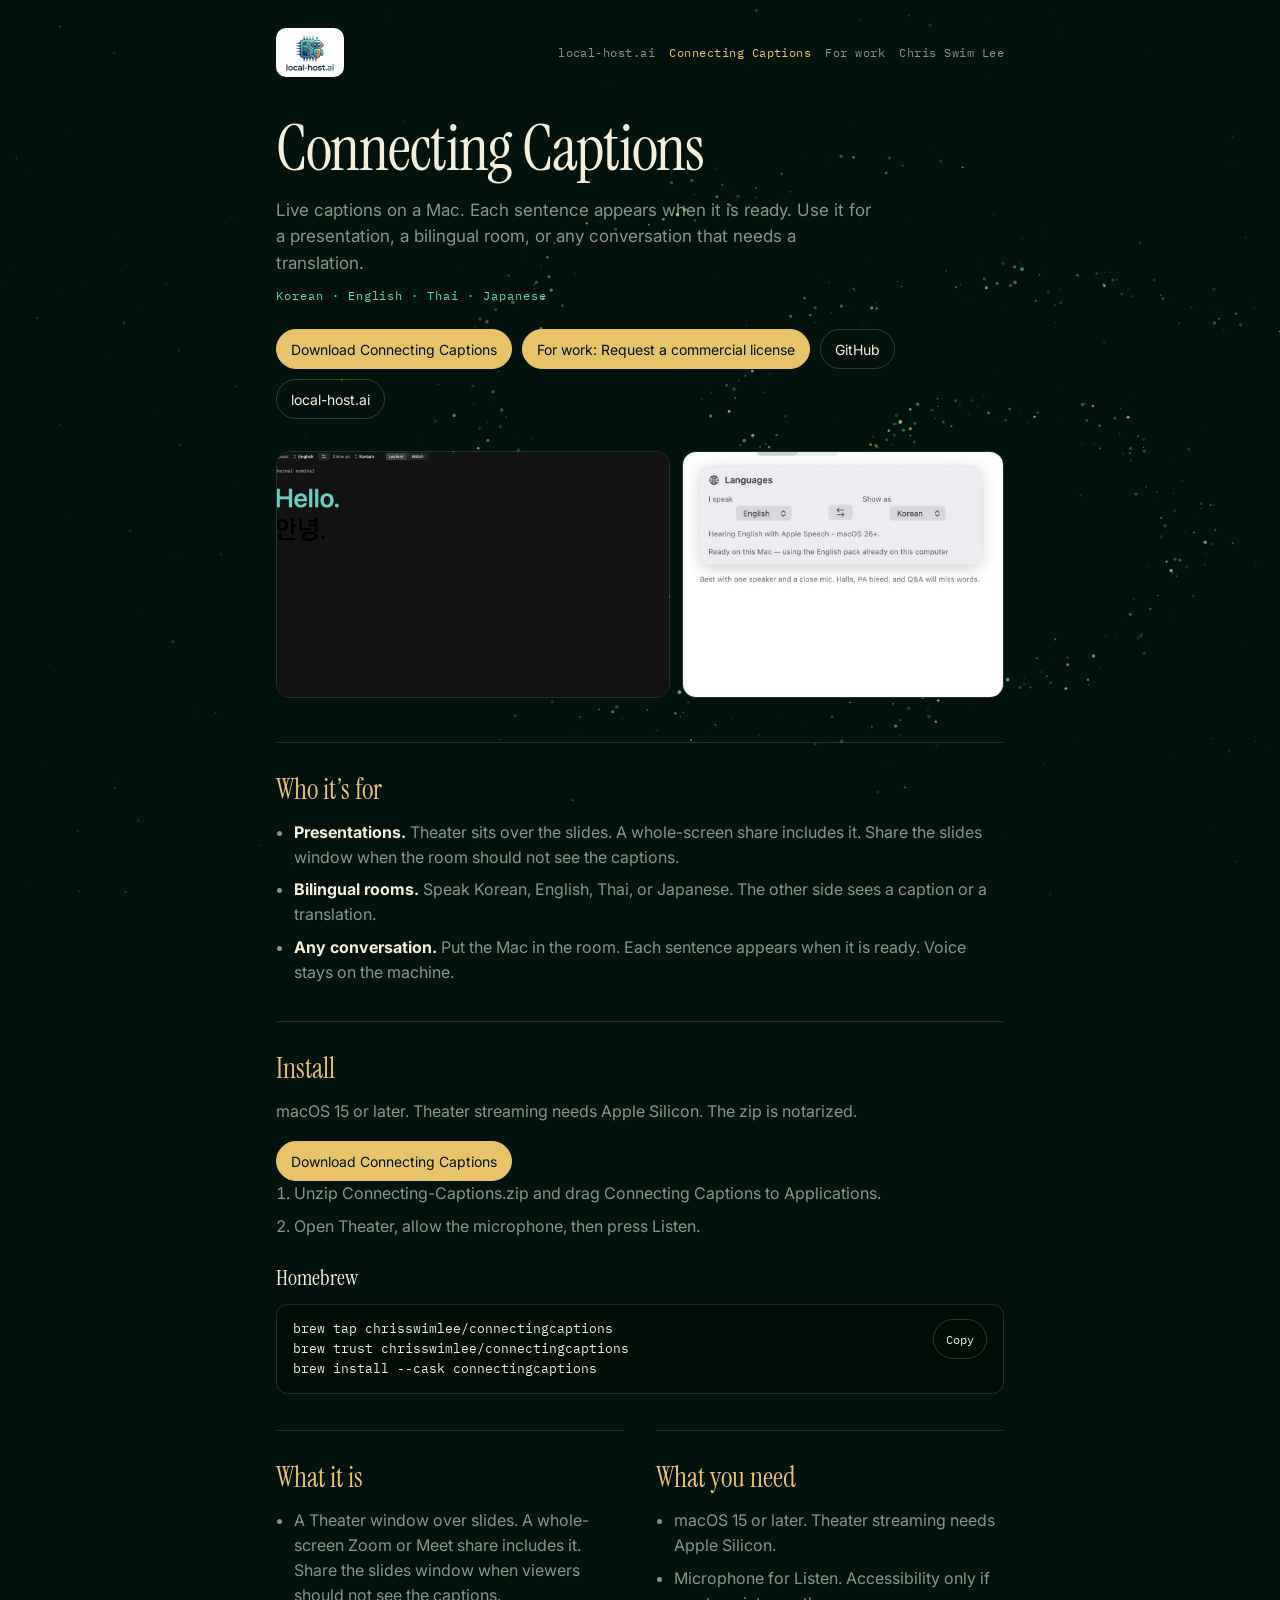
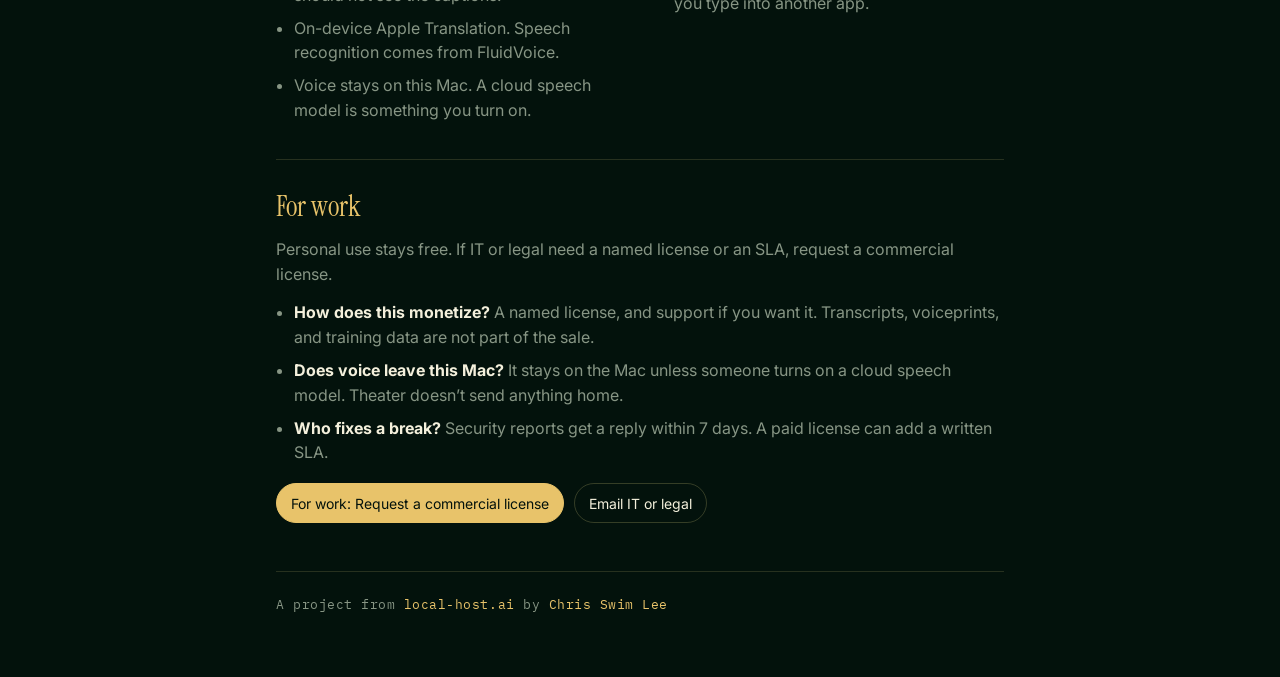
==== connectingCaptions/index.html @ 519bcf51 "Point Connecting Captions at the latest zip. The download, Homebrew tap, and install steps no longer" ====
<!DOCTYPE html>
<html lang="en">
  <head>
    <meta charset="utf-8" />
    <meta name="viewport" content="width=device-width, initial-scale=1, viewport-fit=cover" />
    <title>Connecting Captions · local-host.ai</title>
    <meta
      name="description"
      content="Live captions on a Mac for presentations, bilingual rooms, and any conversation that needs a translation. The zip is notarized."
    />
    <meta name="author" content="Chris Swim Lee" />
    <link rel="author" href="https://chrisswimlee.com" />
    <meta property="og:title" content="Connecting Captions · local-host.ai" />
    <meta
      property="og:description"
      content="Live captions on a Mac. For a presentation, a bilingual room, or any conversation that needs a translation."
    />
    <meta property="og:type" content="website" />
    <meta property="og:url" content="https://local-host.ai/connectingCaptions" />
    <meta property="og:image" content="https://local-host.ai/images/fluidsubtitles.jpg" />
    <meta name="theme-color" content="#03120c" />
    <link rel="icon" href="/favicon.png" type="image/png" />
    <link rel="apple-touch-icon" href="/favicon.png" />
    <link rel="preconnect" href="https://fonts.googleapis.com" />
    <link rel="preconnect" href="https://fonts.gstatic.com" crossorigin />
    <link
      href="https://fonts.googleapis.com/css2?family=IBM+Plex+Mono:wght@400;500&family=Instrument+Serif:ital@0;1&family=Inter:wght@400;500&display=swap"
      rel="stylesheet"
    />
    <link rel="stylesheet" href="/styles.css" />
  </head>
  <body class="doc-page">
    <canvas
      id="stars"
      tabindex="-1"
      role="img"
      aria-hidden="true"
    ></canvas>
    <div class="page doc">
      <header class="mast">
        <a class="brand brand-sm" href="/" aria-label="LocalHost Agents">
          <img src="/logo.png" alt="local-host.ai" width="530" height="409" />
        </a>
        <nav class="site-nav" aria-label="Primary">
          <a href="/">local-host.ai</a>
          <a href="/connectingCaptions" aria-current="page">Connecting Captions</a>
          <a href="/connectingCaptions/license">For work</a>
          <a href="https://chrisswimlee.com" rel="author me">Chris Swim Lee</a>
        </nav>
      </header>

      <h1>Connecting Captions</h1>
      <p class="lead">
        Live captions on a Mac. Each sentence appears when it is ready. Use it
        for a presentation, a bilingual room, or any conversation that needs a
        translation.
      </p>
      <p class="langs">Korean · English · Thai · Japanese</p>
      <div class="actions">
        <a class="btn btn-solid" href="https://github.com/chrisswimlee/connectingCaptions/releases/latest/download/Connecting-Captions.zip">Download Connecting Captions</a>
        <a class="btn btn-solid" href="/connectingCaptions/license">For work: Request a commercial license</a>
        <a class="btn" href="https://github.com/chrisswimlee/connectingCaptions" target="_blank" rel="noopener noreferrer">GitHub</a>
        <a class="btn" href="/">local-host.ai</a>
      </div>

      <div class="shots">
        <figure class="shot">
          <img
            src="/images/fluidsubtitles.jpg"
            alt="Theater captions: Hello. and 안녕."
            width="1200"
            height="750"
          />
        </figure>
        <figure class="shot">
          <img
            src="/images/fluidsubtitles-home.jpg"
            alt="Theater Home: English to Korean, on this Mac."
            width="1200"
            height="750"
          />
        </figure>
      </div>

      <section class="block" id="who">
        <h2>Who it’s for</h2>
        <ul class="points">
          <li>
            <strong>Presentations.</strong>
            Theater sits over the slides. A whole-screen share includes it. Share the slides window when the room should not see the captions.
          </li>
          <li>
            <strong>Bilingual rooms.</strong>
            Speak Korean, English, Thai, or Japanese. The other side sees a
            caption or a translation.
          </li>
          <li>
            <strong>Any conversation.</strong>
            Put the Mac in the room. Each sentence appears when it is ready.
            Voice stays on the machine.
          </li>
        </ul>
      </section>

      <section class="block" id="install">
        <h2>Install</h2>
        <p>macOS 15 or later. Theater streaming needs Apple Silicon. The zip is notarized.</p>
        <div class="actions">
          <a class="btn btn-solid" href="https://github.com/chrisswimlee/connectingCaptions/releases/latest/download/Connecting-Captions.zip">Download Connecting Captions</a>
        </div>
        <ol class="points">
          <li>Unzip Connecting-Captions.zip and drag Connecting Captions to Applications.</li>
          <li>Open Theater, allow the microphone, then press Listen.</li>
        </ol>
        <h3 id="homebrew">Homebrew</h3>
        <div class="get-cmd">
          <code>brew tap chrisswimlee/connectingcaptions
brew trust chrisswimlee/connectingcaptions
brew install --cask connectingcaptions</code>
          <button
            class="cmd-copy"
            type="button"
            data-copy="brew tap chrisswimlee/connectingcaptions&#10;brew trust chrisswimlee/connectingcaptions&#10;brew install --cask connectingcaptions"
          >
            Copy
          </button>
        </div>
      </section>

      <div class="split">
        <section class="block">
          <h2>What it is</h2>
          <ul class="points">
            <li>A Theater window over slides. A whole-screen Zoom or Meet share includes it. Share the slides window when viewers should not see the captions.</li>
            <li>On-device Apple Translation. Speech recognition comes from FluidVoice.</li>
            <li>Voice stays on this Mac. A cloud speech model is something you turn on.</li>
          </ul>
        </section>
        <section class="block">
          <h2>What you need</h2>
          <ul class="points">
            <li>macOS 15 or later. Theater streaming needs Apple Silicon.</li>
            <li>Microphone for Listen. Accessibility only if you type into another app.</li>
          </ul>
        </section>
      </div>

      <section class="block" id="work">
        <h2>For work</h2>
        <p>
          Personal use stays free. If IT or legal need a named license or an SLA,
          request a commercial license.
        </p>
        <ul class="points">
          <li>
            <strong>How does this monetize?</strong>
            A named license, and support if you want it. Transcripts, voiceprints,
            and training data are not part of the sale.
          </li>
          <li>
            <strong>Does voice leave this Mac?</strong>
            It stays on the Mac unless someone turns on a cloud speech model.
            Theater doesn’t send anything home.
          </li>
          <li>
            <strong>Who fixes a break?</strong>
            Security reports get a reply within 7 days. A paid license can add a
            written SLA.
          </li>
        </ul>
        <div class="actions">
          <a class="btn btn-solid" href="/connectingCaptions/license">For work: Request a commercial license</a>
          <a class="btn" href="mailto:suyoung.lee99@gmail.com?subject=Connecting%20Captions%20commercial%20license&amp;body=Organization%3A%0A%0ASeat%20count%3A%0A%0ADo%20you%20need%20a%20written%20SLA%3F%0A%0AAnything%20else%20IT%20or%20legal%20needs%3A%0A">Email IT or legal</a>
        </div>
      </section>

      <p class="byline colophon">
        A project from
        <a href="/">local-host.ai</a>
        by
        <a href="https://chrisswimlee.com" rel="author me">Chris Swim Lee</a>
      </p>
    </div>
    <script src="/script.js"></script>
    <script src="/copy.js"></script>
  </body>
</html>
---- styles.css ----
:root {
  --bg: #03120c;
  --fg: #f4f0dc;
  --muted: rgba(210, 224, 200, 0.64);
  --gold: #e8c36a;
  --sea: #5ed9a0;
  --accent: var(--gold);
  --font: "Inter", "Segoe UI", sans-serif;
  --serif: "Instrument Serif", "Times New Roman", serif;
  --mono: "IBM Plex Mono", ui-monospace, monospace;
}

*,
*::before,
*::after {
  box-sizing: border-box;
}

html,
body {
  margin: 0;
  min-height: 100%;
  background: var(--bg);
  color: var(--fg);
  font-family: var(--font);
  -webkit-font-smoothing: antialiased;
  -webkit-tap-highlight-color: transparent;
}

body {
  overflow-x: hidden;
}

a {
  color: inherit;
}

a:focus-visible,
#stars:focus-visible {
  outline: 2px solid var(--accent);
  outline-offset: 3px;
}

#stars {
  position: fixed;
  inset: 0;
  width: 100%;
  height: 100%;
  display: block;
  cursor: grab;
  touch-action: none;
}

#stars.dragging {
  cursor: grabbing;
}

.page {
  position: relative;
  z-index: 1;
  min-height: 100dvh;
  display: flex;
  flex-direction: column;
  align-items: center;
  justify-content: center;
  gap: 18px;
  max-width: 40rem;
  margin: 0 auto;
  padding: 48px 20px calc(48px + env(safe-area-inset-bottom));
  text-align: center;
  pointer-events: none;
}

.page a {
  pointer-events: auto;
}

.brand {
  display: flex;
  align-items: center;
  background: #fff;
  border-radius: 16px;
  padding: 8px 12px 6px;
  line-height: 0;
  margin-bottom: 8px;
}

.brand img {
  display: block;
  height: 88px;
  width: auto;
}

.kicker {
  margin: 0;
  font-family: var(--mono);
  font-size: 12px;
  letter-spacing: 0.16em;
  color: var(--sea);
}

h1 {
  margin: 0;
  font-family: var(--serif);
  font-size: clamp(48px, 10vw, 88px);
  font-weight: 400;
  letter-spacing: -0.02em;
  line-height: 1;
}

.lead {
  margin: 0;
  max-width: 28rem;
  font-size: 17px;
  line-height: 1.55;
  color: var(--muted);
}

.byline {
  margin: 2px 0 0;
  font-family: var(--mono);
  font-size: 13px;
  letter-spacing: 0.04em;
  color: var(--muted);
}

.byline a {
  color: var(--gold);
  text-decoration: none;
}

.byline a:hover {
  text-decoration: underline;
  text-underline-offset: 3px;
}

.project {
  width: 100%;
  margin-top: 28px;
  padding-top: 28px;
  border-top: 1px solid rgba(184, 176, 110, 0.2);
  pointer-events: auto;
}

.project .kicker {
  margin-bottom: 8px;
}

.project h2 {
  margin: 0 0 10px;
  font-family: var(--serif);
  font-size: 28px;
  font-weight: 400;
  color: var(--gold);
}

.project p:not(.kicker) {
  margin: 0 0 18px;
  font-size: 16px;
  line-height: 1.55;
  color: var(--muted);
}

.project-links {
  display: flex;
  flex-wrap: wrap;
  justify-content: center;
  gap: 10px;
}

.project-links a {
  display: inline-flex;
  align-items: center;
  min-height: 40px;
  padding: 0 14px;
  border: 1px solid rgba(184, 176, 110, 0.28);
  border-radius: 999px;
  color: var(--fg);
  text-decoration: none;
  font-size: 14px;
}

.project-links a:hover {
  border-color: var(--gold);
}

@media (max-width: 640px) {
  .brand {
    border-radius: 12px;
    padding: 6px 8px 4px;
  }

  .brand img {
    height: 64px;
  }

  .project-links a {
    flex: 1 1 calc(50% - 10px);
    justify-content: center;
    min-height: 44px;
  }
}

@media (prefers-reduced-motion: reduce) {
  #stars {
    pointer-events: none;
  }
}

body.doc-page #stars {
  pointer-events: none;
  cursor: default;
}

.page.doc {
  justify-content: flex-start;
  align-items: stretch;
  text-align: left;
  max-width: 48rem;
  gap: 0;
  pointer-events: auto;
  padding: 28px 20px calc(64px + env(safe-area-inset-bottom));
}

.page.doc h1 {
  font-size: clamp(40px, 8vw, 64px);
  margin: 0 0 16px;
}

.page.doc .lead {
  max-width: 38rem;
  margin-bottom: 12px;
}

.page.doc .lead a,
.page.doc .block a:not(.btn) {
  color: var(--gold);
  text-decoration: underline;
  text-underline-offset: 3px;
}

.mast {
  display: flex;
  align-items: center;
  justify-content: space-between;
  gap: 16px;
  margin-bottom: 40px;
}

.brand-sm {
  margin-bottom: 0;
  padding: 5px 8px 4px;
  border-radius: 10px;
}

.brand-sm img {
  height: 40px;
}

.site-nav {
  display: flex;
  flex-wrap: wrap;
  justify-content: flex-end;
  gap: 8px 14px;
  font-family: var(--mono);
  font-size: 12px;
  letter-spacing: 0.04em;
}

.site-nav a {
  color: var(--muted);
  text-decoration: none;
}

.site-nav a:hover,
.site-nav a[aria-current="page"] {
  color: var(--gold);
}

.langs {
  margin: 0 0 8px;
  font-family: var(--mono);
  font-size: 12px;
  letter-spacing: 0.08em;
  color: var(--sea);
}

.actions {
  display: flex;
  flex-wrap: wrap;
  gap: 10px;
  margin: 18px 0 0;
}

.btn {
  display: inline-flex;
  align-items: center;
  min-height: 40px;
  padding: 0 14px;
  border: 1px solid rgba(184, 176, 110, 0.28);
  border-radius: 999px;
  color: var(--fg);
  text-decoration: none;
  font-size: 14px;
}

.btn:hover {
  border-color: var(--gold);
}

.btn-solid {
  background: var(--gold);
  border-color: var(--gold);
  color: #03120c;
}

.btn-solid:hover {
  background: #f4d78a;
  border-color: #f4d78a;
  color: #03120c;
}

.shots {
  display: grid;
  grid-template-columns: 1.1fr 0.9fr;
  gap: 12px;
  margin: 32px 0 8px;
}

.shot {
  margin: 0;
  overflow: hidden;
  border: 1px solid rgba(184, 176, 110, 0.2);
  border-radius: 14px;
}

.shot img {
  display: block;
  width: 100%;
  height: 100%;
  aspect-ratio: 16 / 10;
  object-fit: cover;
  object-position: top left;
}

.block {
  margin-top: 36px;
  padding-top: 28px;
  border-top: 1px solid rgba(184, 176, 110, 0.2);
}

.block h2 {
  margin: 0 0 12px;
  font-family: var(--serif);
  font-size: 28px;
  font-weight: 400;
  color: var(--gold);
}

.block h3 {
  margin: 24px 0 12px;
  font-family: var(--serif);
  font-size: 22px;
  font-weight: 400;
}

.block p {
  margin: 0 0 14px;
  font-size: 16px;
  line-height: 1.55;
  color: var(--muted);
}

.split {
  display: grid;
  grid-template-columns: 1fr 1fr;
  gap: 0 32px;
}

.points {
  margin: 0;
  padding-left: 1.15em;
  color: var(--muted);
  font-size: 16px;
  line-height: 1.55;
}

.points li + li {
  margin-top: 8px;
}

.points strong {
  color: var(--fg);
}

.get-cmd {
  display: flex;
  align-items: flex-start;
  justify-content: space-between;
  gap: 12px;
  margin-top: 8px;
  padding: 14px 16px;
  border: 1px solid rgba(184, 176, 110, 0.2);
  border-radius: 12px;
  background: rgba(0, 0, 0, 0.28);
}

.get-cmd code {
  font-family: var(--mono);
  font-size: 13px;
  line-height: 1.55;
  white-space: pre-wrap;
  color: var(--fg);
}

.cmd-copy {
  flex-shrink: 0;
  min-height: 40px;
  padding: 0 12px;
  border: 1px solid rgba(184, 176, 110, 0.28);
  border-radius: 999px;
  background: transparent;
  color: var(--fg);
  font-family: var(--mono);
  font-size: 12px;
  cursor: pointer;
}

.cmd-copy:hover {
  border-color: var(--gold);
}

.colophon {
  margin-top: 48px;
  padding-top: 24px;
  border-top: 1px solid rgba(184, 176, 110, 0.2);
}

@media (max-width: 720px) {
  .mast {
    flex-direction: column;
    align-items: flex-start;
  }

  .site-nav {
    justify-content: flex-start;
  }

  .shots,
  .split {
    grid-template-columns: 1fr;
  }

  .get-cmd {
    flex-direction: column;
  }

  .actions .btn {
    justify-content: center;
  }
}
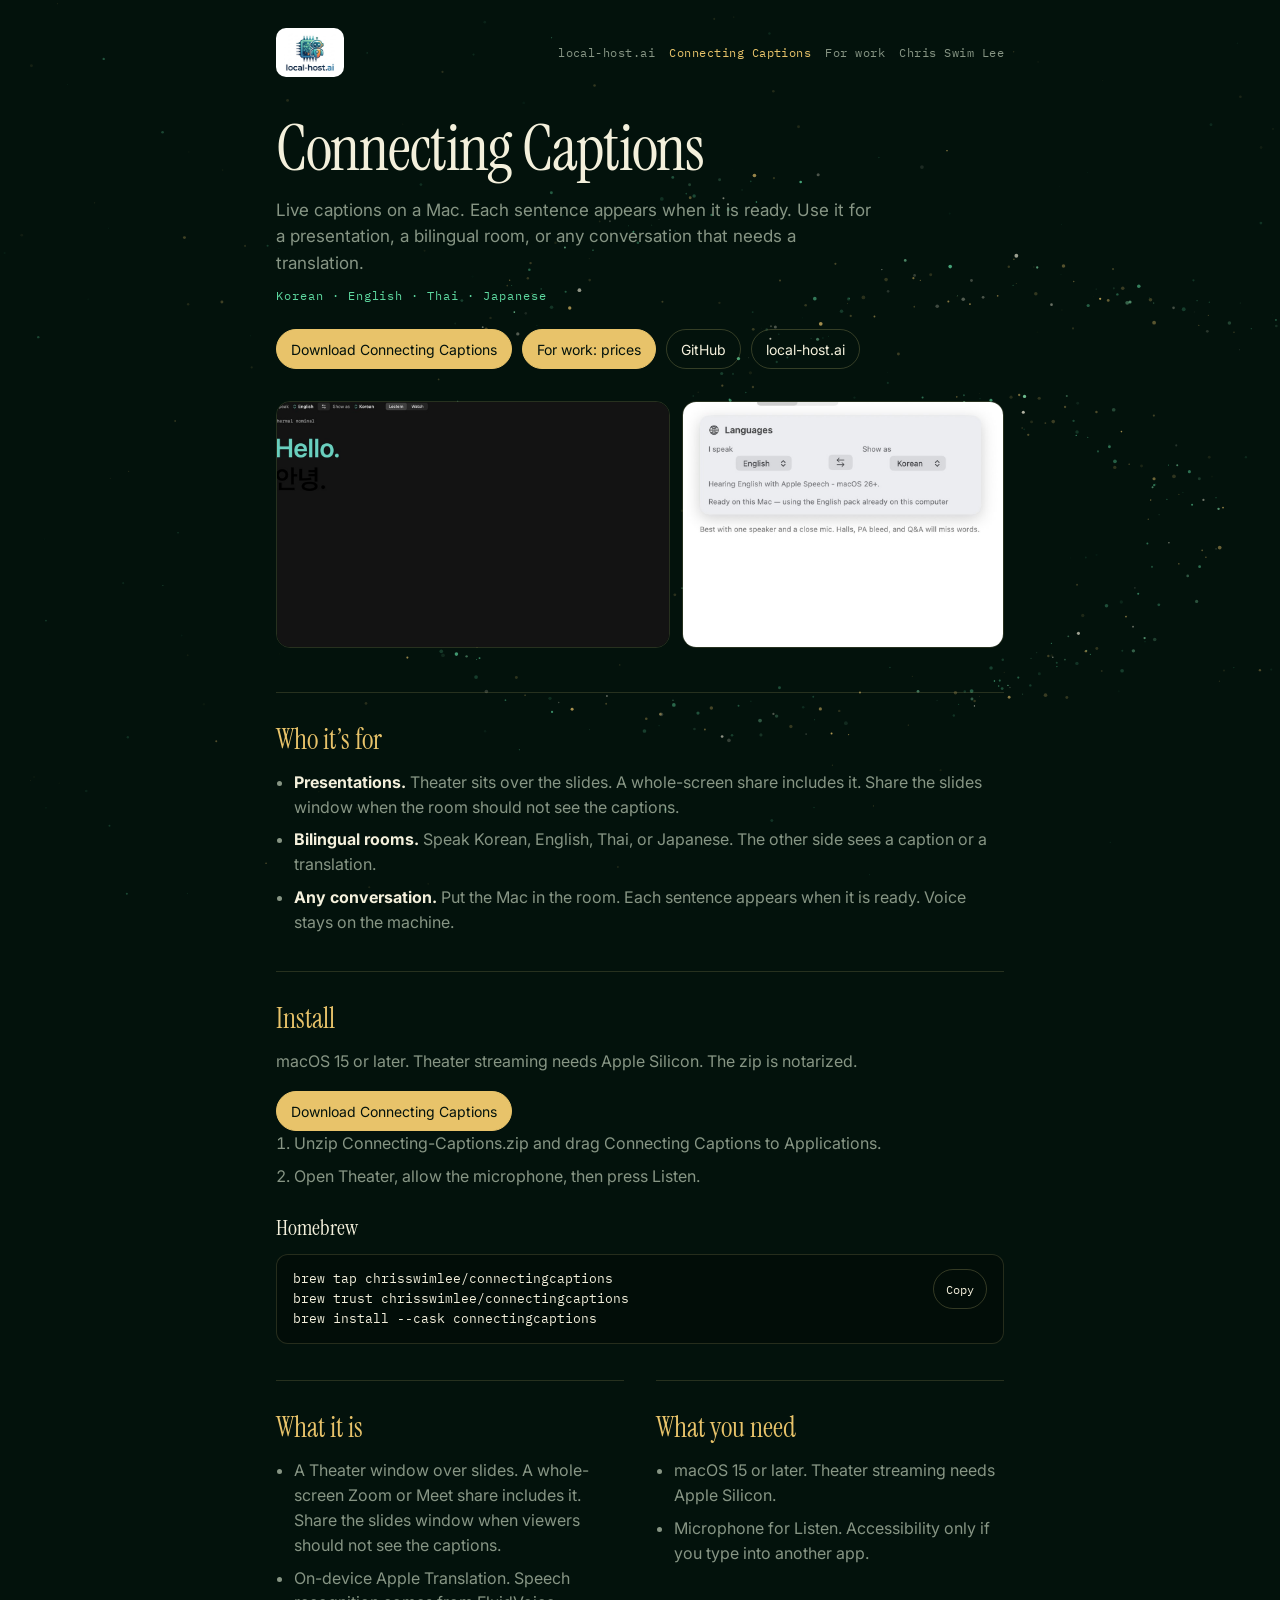
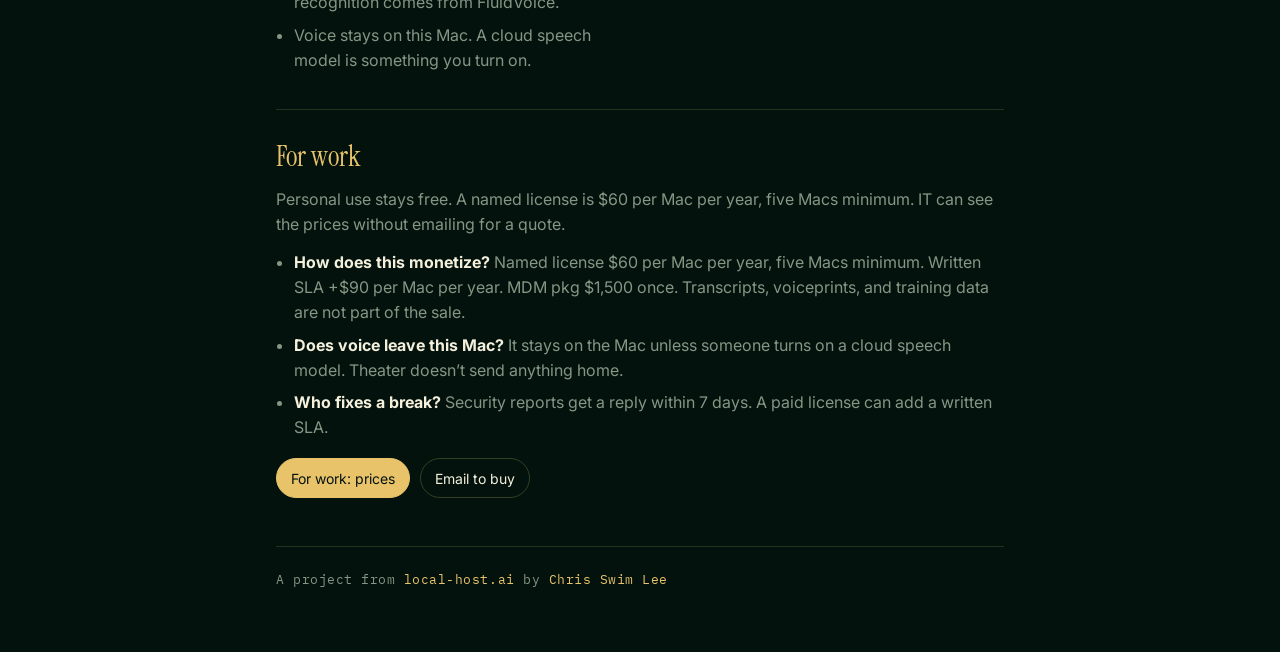
==== commit f85de0df: "Publish Connecting Captions commercial license prices. Named license, SLA, and MDM pkg sit on the Fo" ====
--- a/connectingCaptions/index.html
+++ b/connectingCaptions/index.html
@@ -58,7 +58,7 @@
       <p class="langs">Korean · English · Thai · Japanese</p>
       <div class="actions">
         <a class="btn btn-solid" href="https://github.com/chrisswimlee/connectingCaptions/releases/latest/download/Connecting-Captions.zip">Download Connecting Captions</a>
-        <a class="btn btn-solid" href="/connectingCaptions/license">For work: Request a commercial license</a>
+        <a class="btn btn-solid" href="/connectingCaptions/license">For work: prices</a>
         <a class="btn" href="https://github.com/chrisswimlee/connectingCaptions" target="_blank" rel="noopener noreferrer">GitHub</a>
         <a class="btn" href="/">local-host.ai</a>
       </div>
@@ -148,13 +148,14 @@
       <section class="block" id="work">
         <h2>For work</h2>
         <p>
-          Personal use stays free. If IT or legal need a named license or an SLA,
-          request a commercial license.
+          Personal use stays free. A named license is $60 per Mac per year, five
+          Macs minimum. IT can see the prices without emailing for a quote.
         </p>
         <ul class="points">
           <li>
             <strong>How does this monetize?</strong>
-            A named license, and support if you want it. Transcripts, voiceprints,
+            Named license $60 per Mac per year, five Macs minimum. Written SLA
+            +$90 per Mac per year. MDM pkg $1,500 once. Transcripts, voiceprints,
             and training data are not part of the sale.
           </li>
           <li>
@@ -169,8 +170,8 @@
           </li>
         </ul>
         <div class="actions">
-          <a class="btn btn-solid" href="/connectingCaptions/license">For work: Request a commercial license</a>
-          <a class="btn" href="mailto:suyoung.lee99@gmail.com?subject=Connecting%20Captions%20commercial%20license&amp;body=Organization%3A%0A%0ASeat%20count%3A%0A%0ADo%20you%20need%20a%20written%20SLA%3F%0A%0AAnything%20else%20IT%20or%20legal%20needs%3A%0A">Email IT or legal</a>
+          <a class="btn btn-solid" href="/connectingCaptions/license">For work: prices</a>
+          <a class="btn" href="mailto:suyoung.lee99@gmail.com?subject=Connecting%20Captions%20commercial%20license&amp;body=Organization%3A%0A%0AMac%20count%20%285%20minimum%29%3A%0A%0ANamed%20license%20%2460%2FMac%2Fyear.%20Add%20written%20SLA%20%2B%2490%2FMac%2Fyear%3F%20%28yes%2Fno%29%0A%0AMDM%20%2F%20Jamf%20pkg%20%241%2C500%20once%3F%20%28yes%2Fno%29%0A%0AAnything%20else%20IT%20or%20legal%20needs%3A%0A">Email to buy</a>
         </div>
       </section>
 
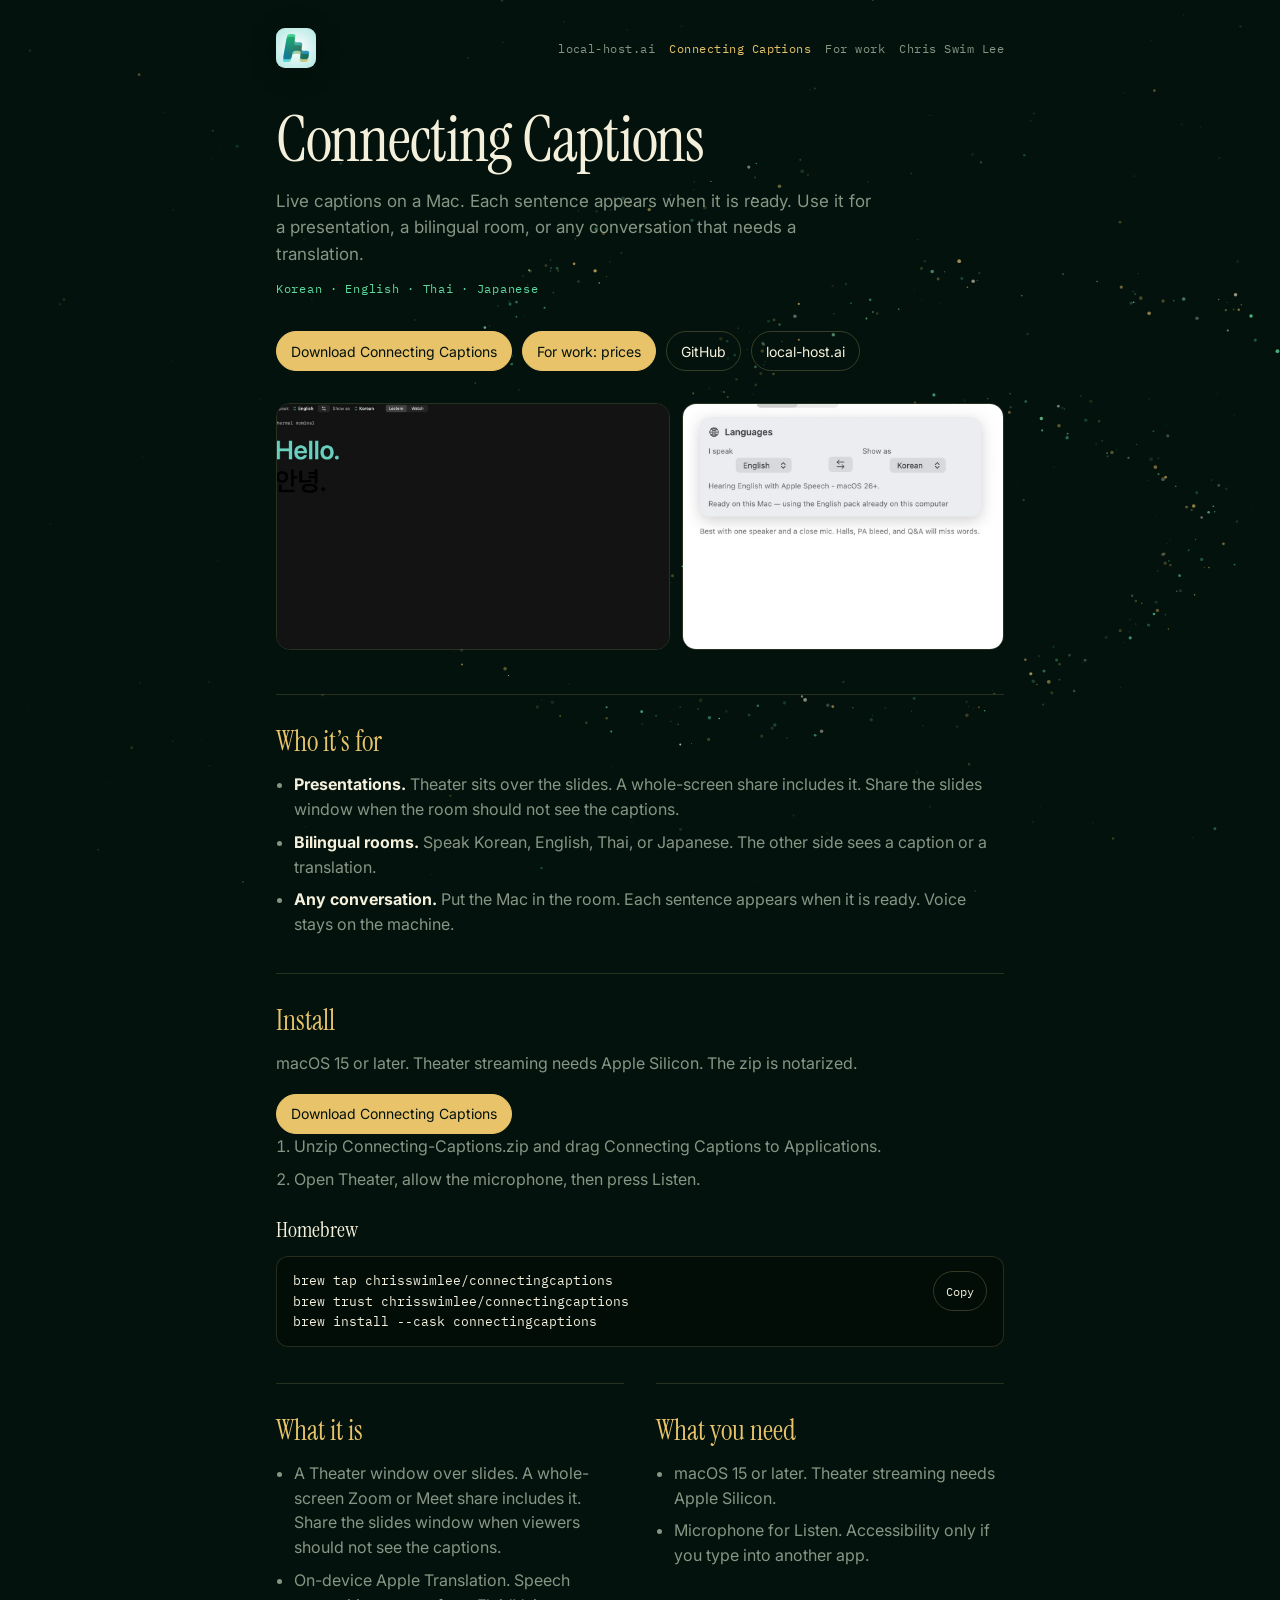
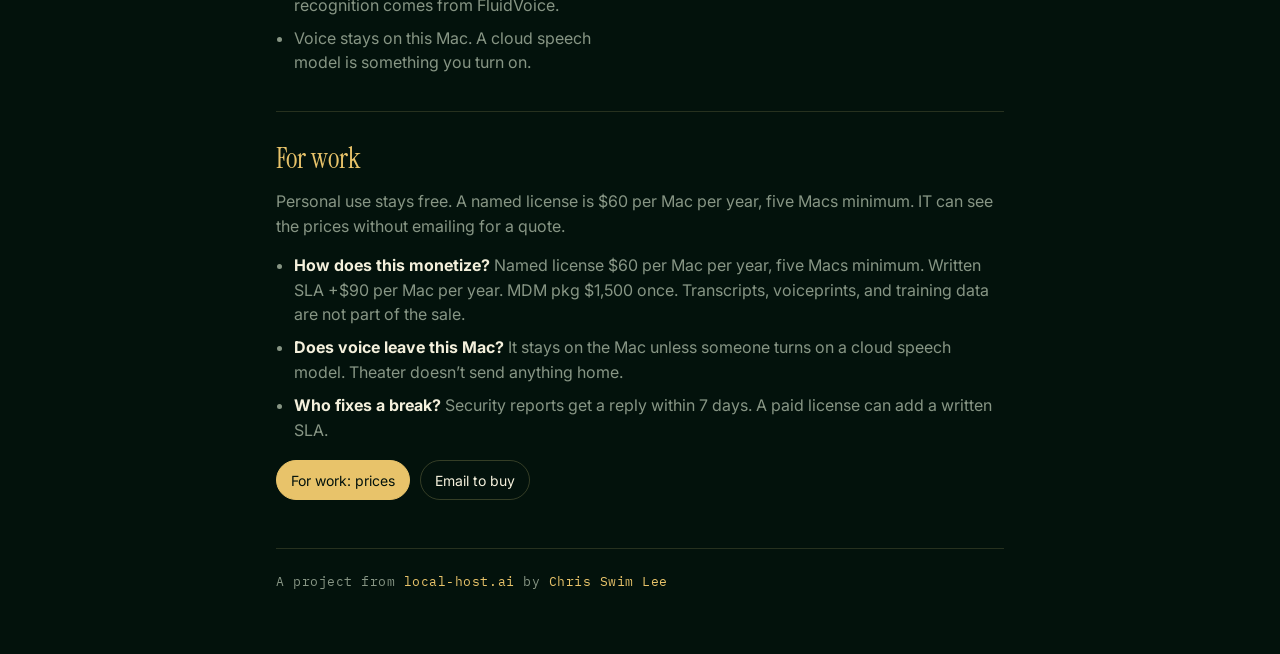
==== commit 0ce6f8ee: "Replace the robot wordmark with the new stacked-h mark. Co-authored-by: Cursor <cursoragent@cursor.c" ====
--- a/connectingCaptions/index.html
+++ b/connectingCaptions/index.html
@@ -19,6 +19,7 @@
     <meta property="og:url" content="https://local-host.ai/connectingCaptions" />
     <meta property="og:image" content="https://local-host.ai/images/fluidsubtitles.jpg" />
     <meta name="theme-color" content="#03120c" />
+    <link rel="icon" href="/favicon.svg" type="image/svg+xml" />
     <link rel="icon" href="/favicon.png" type="image/png" />
     <link rel="apple-touch-icon" href="/favicon.png" />
     <link rel="preconnect" href="https://fonts.googleapis.com" />
@@ -39,7 +40,7 @@
     <div class="page doc">
       <header class="mast">
         <a class="brand brand-sm" href="/" aria-label="LocalHost Agents">
-          <img src="/logo.png" alt="local-host.ai" width="530" height="409" />
+          <img src="/logo.svg" alt="local-host.ai" width="141" height="141" />
         </a>
         <nav class="site-nav" aria-label="Primary">
           <a href="/">local-host.ai</a>
--- a/styles.css
+++ b/styles.css
@@ -78,17 +78,18 @@
 .brand {
   display: flex;
   align-items: center;
-  background: #fff;
-  border-radius: 16px;
-  padding: 8px 12px 6px;
+  background: transparent;
+  border-radius: 22px;
+  padding: 0;
   line-height: 0;
   margin-bottom: 8px;
 }
 
 .brand img {
   display: block;
-  height: 88px;
+  height: 96px;
   width: auto;
+  filter: drop-shadow(0 10px 24px rgba(0, 0, 0, 0.35));
 }
 
 .kicker {
@@ -186,12 +187,12 @@
 
 @media (max-width: 640px) {
   .brand {
-    border-radius: 12px;
-    padding: 6px 8px 4px;
+    border-radius: 18px;
+    padding: 0;
   }
 
   .brand img {
-    height: 64px;
+    height: 72px;
   }
 
   .project-links a {
@@ -249,12 +250,13 @@
 
 .brand-sm {
   margin-bottom: 0;
-  padding: 5px 8px 4px;
+  padding: 0;
   border-radius: 10px;
 }
 
 .brand-sm img {
   height: 40px;
+  filter: drop-shadow(0 4px 12px rgba(0, 0, 0, 0.3));
 }
 
 .site-nav {
@@ -278,10 +280,11 @@
 }
 
 .langs {
-  margin: 0 0 8px;
+  margin: 0 0 14px;
   font-family: var(--mono);
   font-size: 12px;
-  letter-spacing: 0.08em;
+  letter-spacing: 0.06em;
+  line-height: 1.7;
   color: var(--sea);
 }
 
@@ -290,6 +293,10 @@
   flex-wrap: wrap;
   gap: 10px;
   margin: 18px 0 0;
+}
+
+.page:not(.doc) .actions {
+  justify-content: center;
 }
 
 .btn {
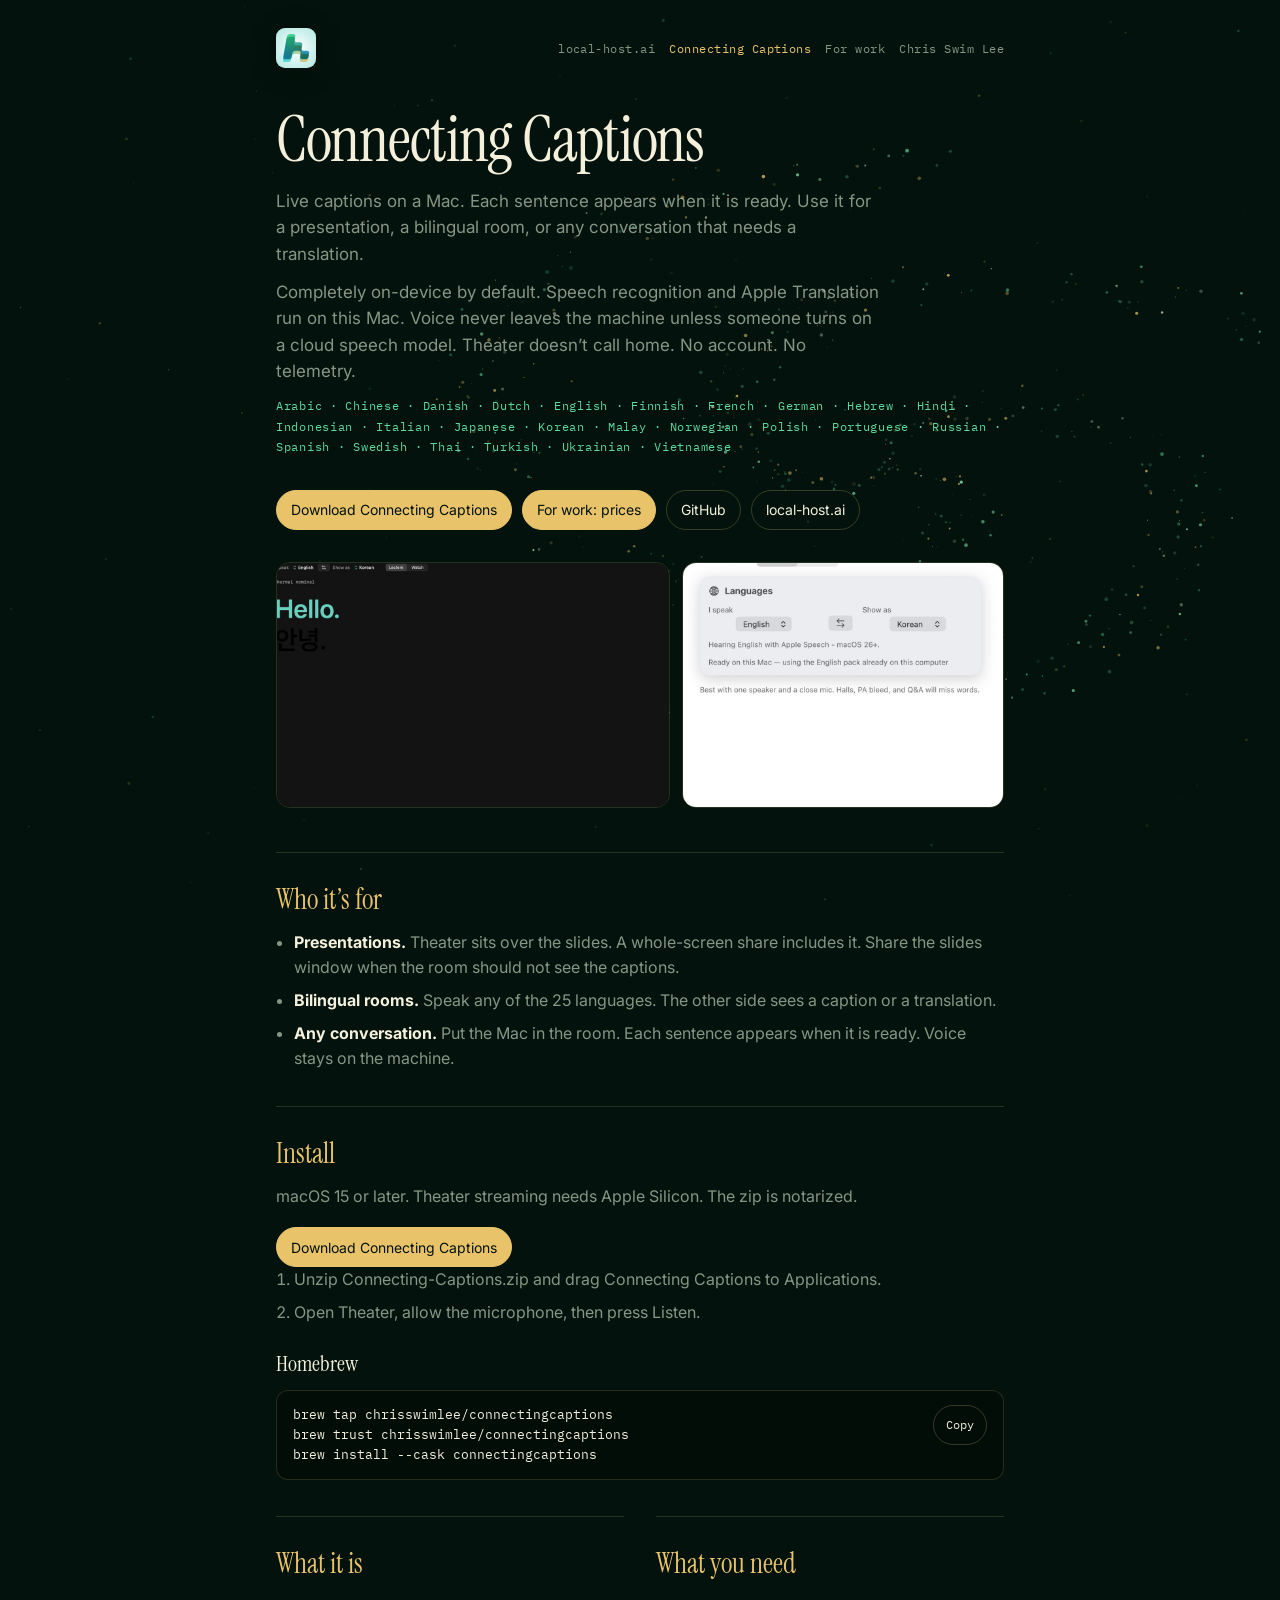
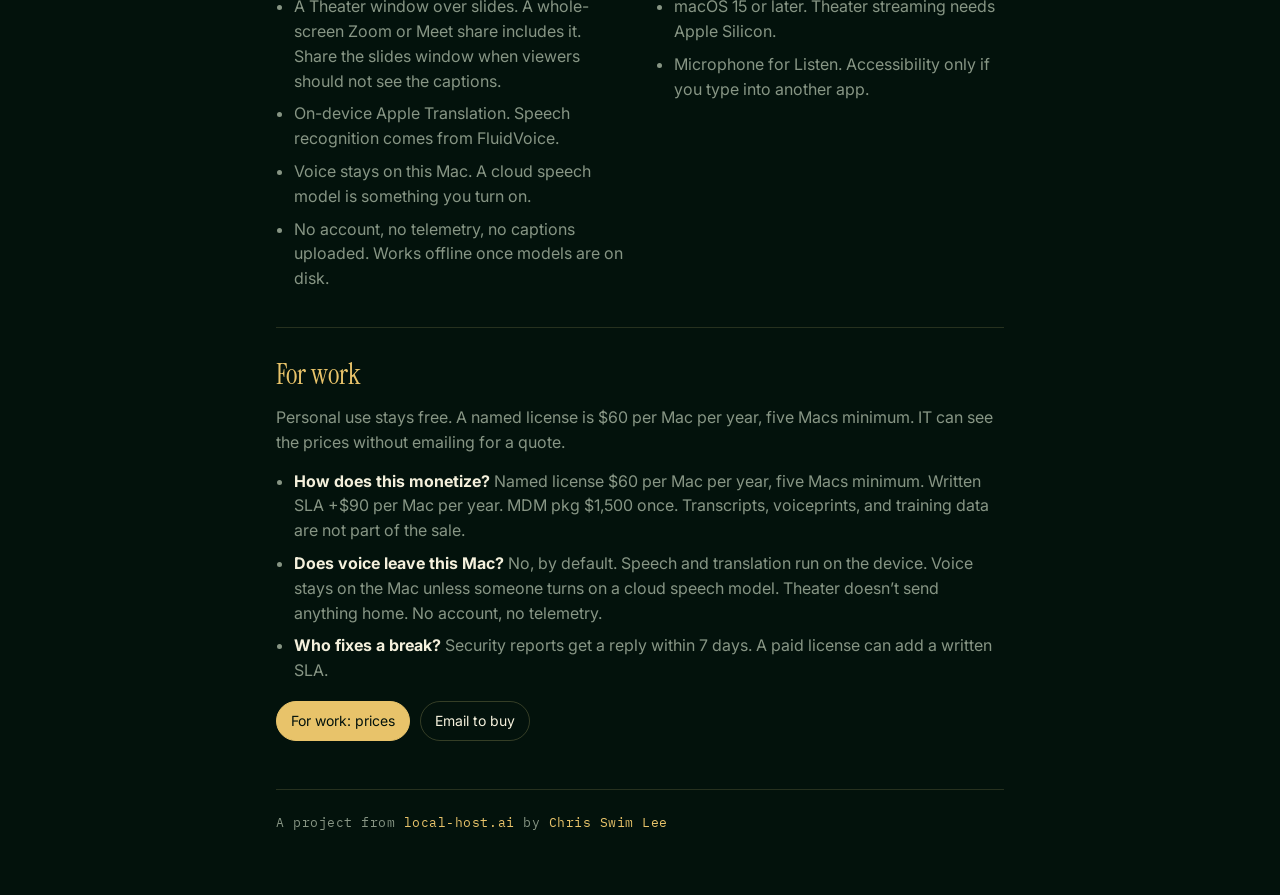
==== commit 539d3b82: "Update branding and descriptions across multiple files to reflect the new product name, local-host.a" ====
--- a/connectingCaptions/index.html
+++ b/connectingCaptions/index.html
@@ -6,14 +6,14 @@
     <title>Connecting Captions · local-host.ai</title>
     <meta
       name="description"
-      content="Live captions on a Mac for presentations, bilingual rooms, and any conversation that needs a translation. The zip is notarized."
+      content="On-device live captions on a Mac. Speech and translation stay on the machine. For presentations, bilingual rooms, and any conversation that needs a translation."
     />
     <meta name="author" content="Chris Swim Lee" />
     <link rel="author" href="https://chrisswimlee.com" />
     <meta property="og:title" content="Connecting Captions · local-host.ai" />
     <meta
       property="og:description"
-      content="Live captions on a Mac. For a presentation, a bilingual room, or any conversation that needs a translation."
+      content="On-device live captions on a Mac. Voice stays on the machine. No cloud required unless you turn it on."
     />
     <meta property="og:type" content="website" />
     <meta property="og:url" content="https://local-host.ai/connectingCaptions" />
@@ -39,7 +39,7 @@
     ></canvas>
     <div class="page doc">
       <header class="mast">
-        <a class="brand brand-sm" href="/" aria-label="LocalHost Agents">
+        <a class="brand brand-sm" href="/" aria-label="local-host.ai">
           <img src="/logo.svg" alt="local-host.ai" width="141" height="141" />
         </a>
         <nav class="site-nav" aria-label="Primary">
@@ -56,7 +56,12 @@
         for a presentation, a bilingual room, or any conversation that needs a
         translation.
       </p>
-      <p class="langs">Korean · English · Thai · Japanese</p>
+      <p class="lead">
+        Completely on-device by default. Speech recognition and Apple Translation
+        run on this Mac. Voice never leaves the machine unless someone turns on a
+        cloud speech model. Theater doesn’t call home. No account. No telemetry.
+      </p>
+      <p class="langs">Arabic · Chinese · Danish · Dutch · English · Finnish · French · German · Hebrew · Hindi · Indonesian · Italian · Japanese · Korean · Malay · Norwegian · Polish · Portuguese · Russian · Spanish · Swedish · Thai · Turkish · Ukrainian · Vietnamese</p>
       <div class="actions">
         <a class="btn btn-solid" href="https://github.com/chrisswimlee/connectingCaptions/releases/latest/download/Connecting-Captions.zip">Download Connecting Captions</a>
         <a class="btn btn-solid" href="/connectingCaptions/license">For work: prices</a>
@@ -92,8 +97,8 @@
           </li>
           <li>
             <strong>Bilingual rooms.</strong>
-            Speak Korean, English, Thai, or Japanese. The other side sees a
-            caption or a translation.
+            Speak any of the 25 languages. The other side sees a caption or a
+            translation.
           </li>
           <li>
             <strong>Any conversation.</strong>
@@ -135,6 +140,7 @@
             <li>A Theater window over slides. A whole-screen Zoom or Meet share includes it. Share the slides window when viewers should not see the captions.</li>
             <li>On-device Apple Translation. Speech recognition comes from FluidVoice.</li>
             <li>Voice stays on this Mac. A cloud speech model is something you turn on.</li>
+            <li>No account, no telemetry, no captions uploaded. Works offline once models are on disk.</li>
           </ul>
         </section>
         <section class="block">
@@ -161,8 +167,9 @@
           </li>
           <li>
             <strong>Does voice leave this Mac?</strong>
-            It stays on the Mac unless someone turns on a cloud speech model.
-            Theater doesn’t send anything home.
+            No, by default. Speech and translation run on the device. Voice stays
+            on the Mac unless someone turns on a cloud speech model. Theater
+            doesn’t send anything home. No account, no telemetry.
           </li>
           <li>
             <strong>Who fixes a break?</strong>
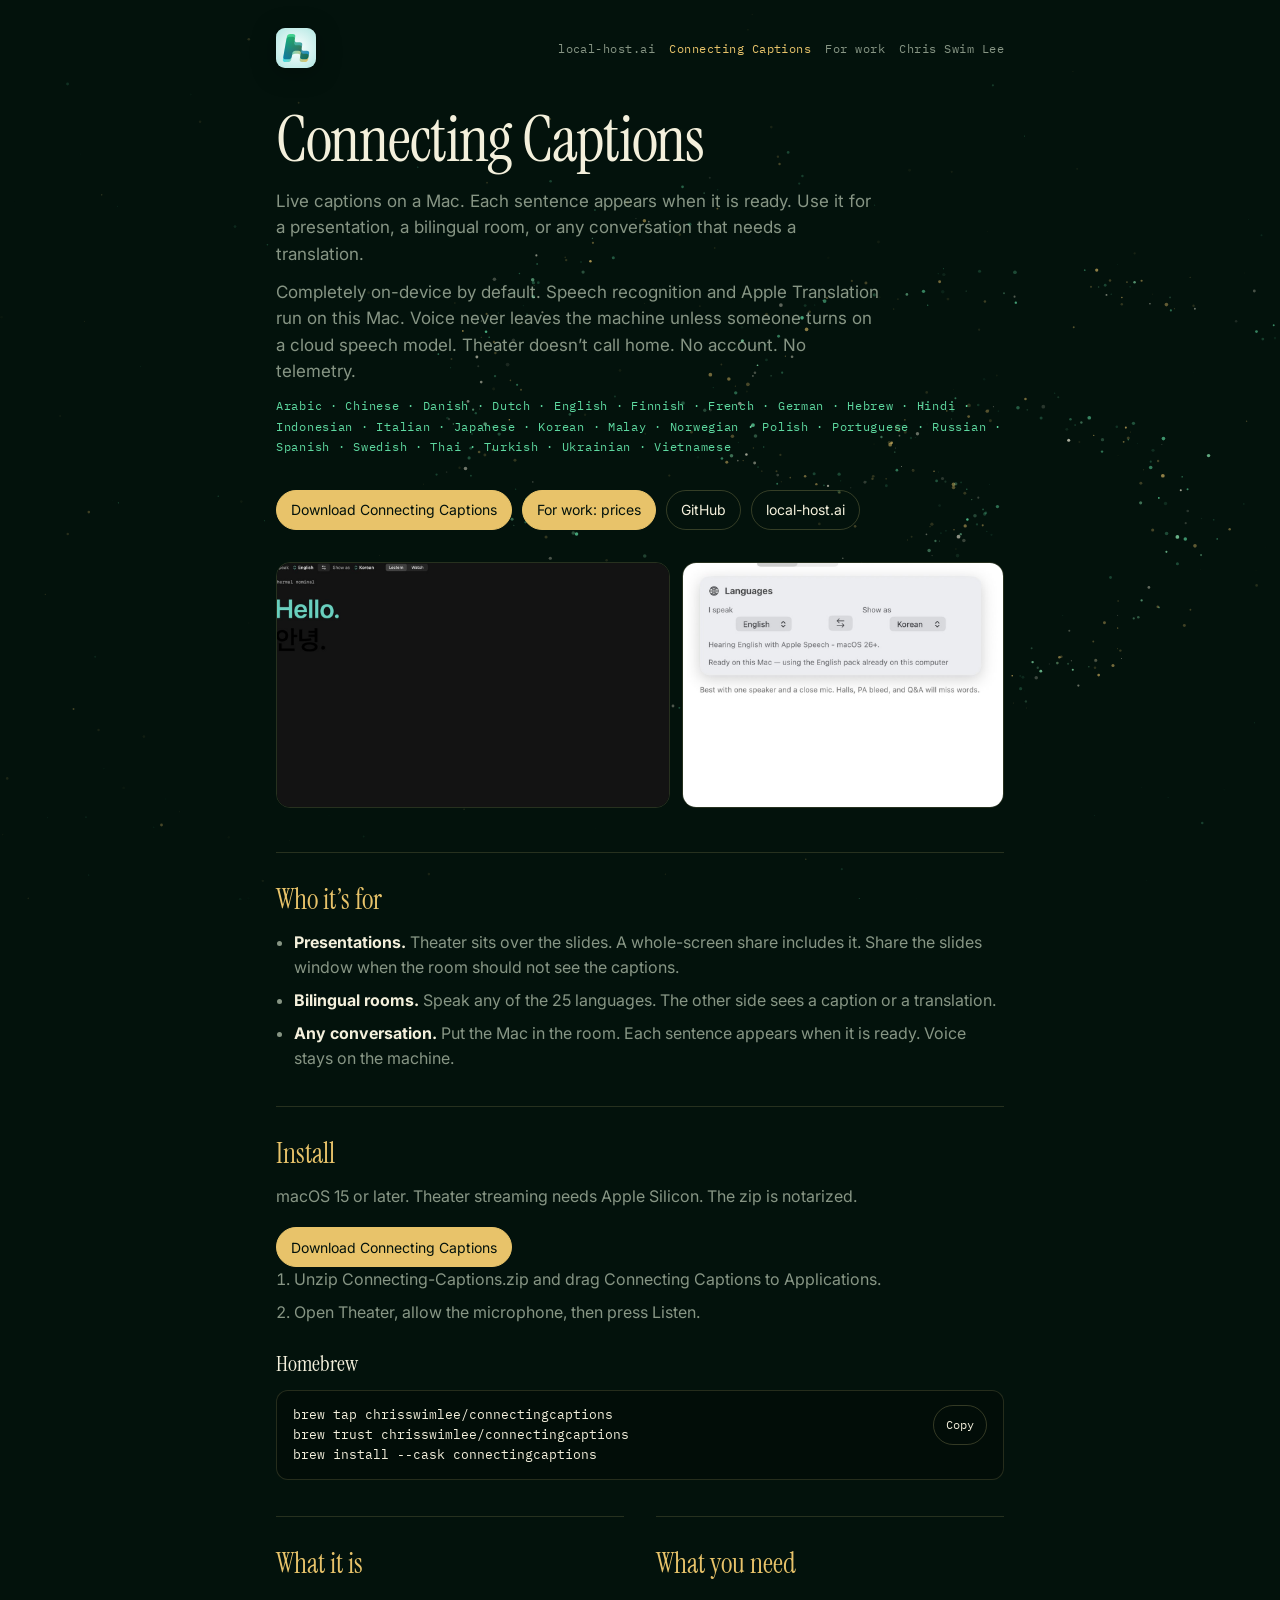
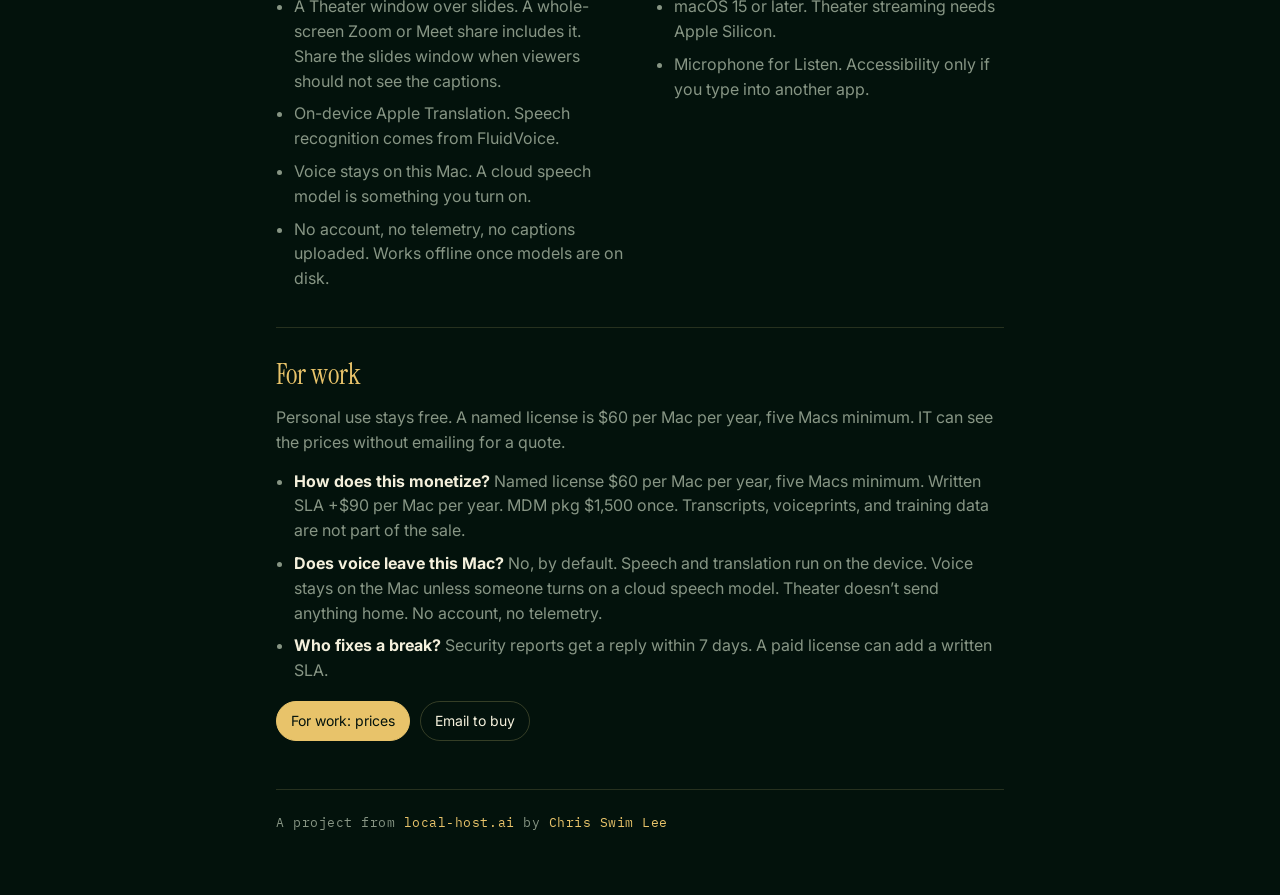
==== commit 0e97573a: "Give the homepage and product page descriptive titles" ====
--- a/connectingCaptions/index.html
+++ b/connectingCaptions/index.html
@@ -3,14 +3,14 @@
   <head>
     <meta charset="utf-8" />
     <meta name="viewport" content="width=device-width, initial-scale=1, viewport-fit=cover" />
-    <title>Connecting Captions · local-host.ai</title>
+    <title>Connecting Captions — Live On-Device Captions for Mac</title>
     <meta
       name="description"
       content="On-device live captions on a Mac. Speech and translation stay on the machine. For presentations, bilingual rooms, and any conversation that needs a translation."
     />
     <meta name="author" content="Chris Swim Lee" />
     <link rel="author" href="https://chrisswimlee.com" />
-    <meta property="og:title" content="Connecting Captions · local-host.ai" />
+    <meta property="og:title" content="Connecting Captions — Live On-Device Captions for Mac" />
     <meta
       property="og:description"
       content="On-device live captions on a Mac. Voice stays on the machine. No cloud required unless you turn it on."
--- a/styles.css
+++ b/styles.css
@@ -48,7 +48,8 @@
   height: 100%;
   display: block;
   cursor: grab;
-  touch-action: none;
+  /* let a vertical swipe scroll the page; horizontal drags still turn the field */
+  touch-action: pan-y;
 }
 
 #stars.dragging {
@@ -185,6 +186,117 @@
   border-color: var(--gold);
 }
 
+/* ---- story: why / how / what ---- */
+
+.story-tabs {
+  display: flex;
+  justify-content: center;
+  gap: 10px;
+  margin: 6px 0 22px;
+}
+
+.story-tab[aria-selected="true"] {
+  background: var(--gold);
+  border-color: var(--gold);
+  color: #03120c;
+}
+
+.story-panel {
+  max-width: 32rem;
+  margin: 0 auto;
+  animation: story-in 0.3s ease both;
+}
+
+@keyframes story-in {
+  from {
+    opacity: 0;
+  }
+}
+
+.chain {
+  max-width: 24rem;
+  margin: 0 auto 18px;
+  text-align: left;
+}
+
+.chain-steps {
+  margin: 0;
+  padding: 0;
+  list-style: none;
+  border-top: 1px solid rgba(184, 176, 110, 0.2);
+}
+
+.chain-step {
+  display: flex;
+  justify-content: space-between;
+  gap: 12px;
+  padding: 10px 0;
+  border-bottom: 1px solid rgba(184, 176, 110, 0.2);
+  font-size: 15px;
+  color: var(--muted);
+  transition: color 0.3s;
+}
+
+.chain-a {
+  color: var(--gold);
+  opacity: 0;
+  transition: opacity 0.3s;
+}
+
+.chain-step.is-active,
+.chain-step.is-done {
+  color: var(--fg);
+}
+
+.chain-step.is-done .chain-a {
+  opacity: 1;
+}
+
+.chain-foot {
+  display: flex;
+  align-items: center;
+  justify-content: space-between;
+  gap: 12px;
+  margin-top: 14px;
+}
+
+.project p.chain-stats {
+  margin: 0;
+  font-size: 14px;
+}
+
+.story-rules {
+  margin: 0 0 18px;
+  padding: 0;
+  list-style: none;
+  font-size: 16px;
+  line-height: 1.55;
+  color: var(--fg);
+}
+
+.story-rules li + li {
+  margin-top: 6px;
+}
+
+@media (prefers-reduced-motion: reduce) {
+  .story-panel {
+    animation: none;
+  }
+
+  .chain-step,
+  .chain-a {
+    transition: none;
+  }
+}
+
+@media (max-width: 640px) {
+  .story-tab {
+    flex: 1 1 0;
+    justify-content: center;
+    min-height: 44px;
+  }
+}
+
 @media (max-width: 640px) {
   .brand {
     border-radius: 18px;
@@ -274,6 +386,16 @@
   text-decoration: none;
 }
 
+.langs a {
+  color: inherit;
+  text-decoration: none;
+}
+
+.langs a:hover {
+  text-decoration: underline;
+  text-underline-offset: 3px;
+}
+
 .site-nav a:hover,
 .site-nav a[aria-current="page"] {
   color: var(--gold);
@@ -306,9 +428,18 @@
   padding: 0 14px;
   border: 1px solid rgba(184, 176, 110, 0.28);
   border-radius: 999px;
-  color: var(--fg);
+  background: transparent;
+  color: var(--fg);
+  font-family: var(--font);
   text-decoration: none;
   font-size: 14px;
+  cursor: pointer;
+}
+
+.btn:focus-visible,
+.story-panel:focus-visible {
+  outline: 2px solid var(--accent);
+  outline-offset: 3px;
 }
 
 .btn:hover {
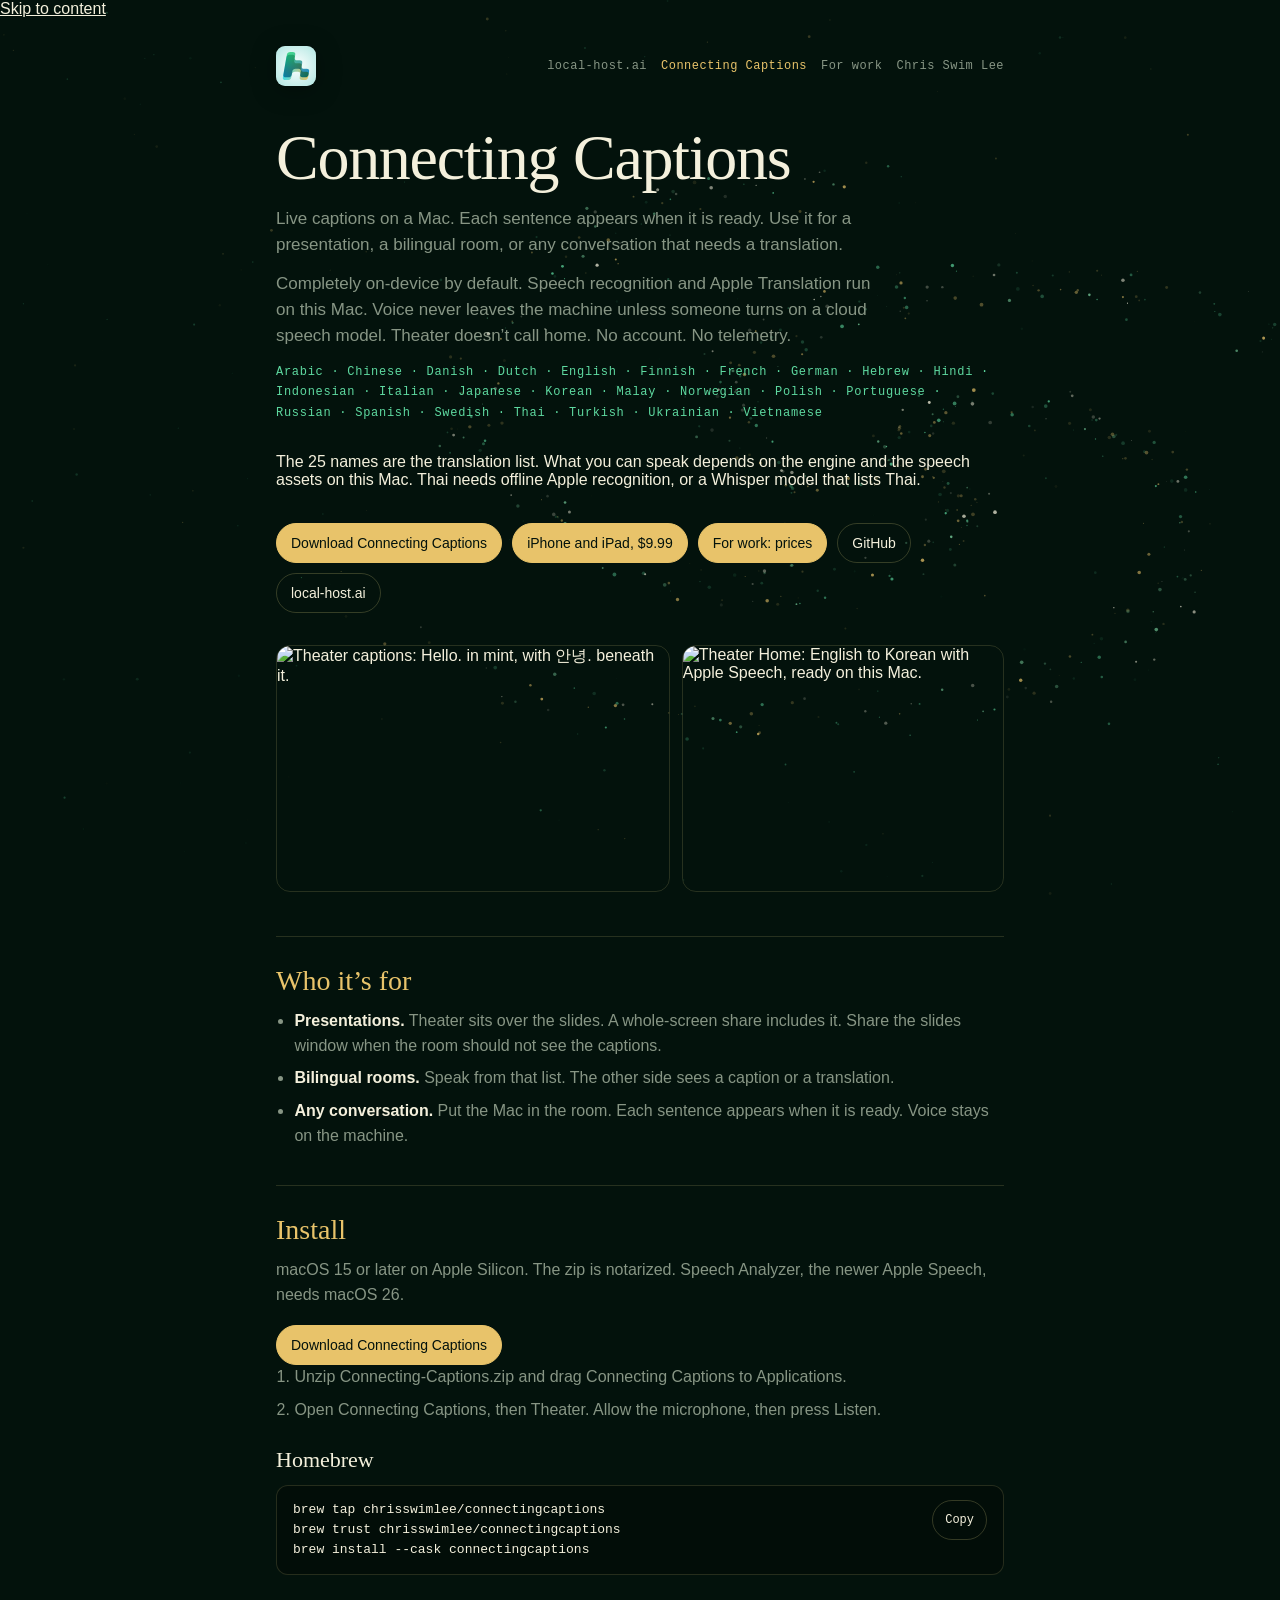
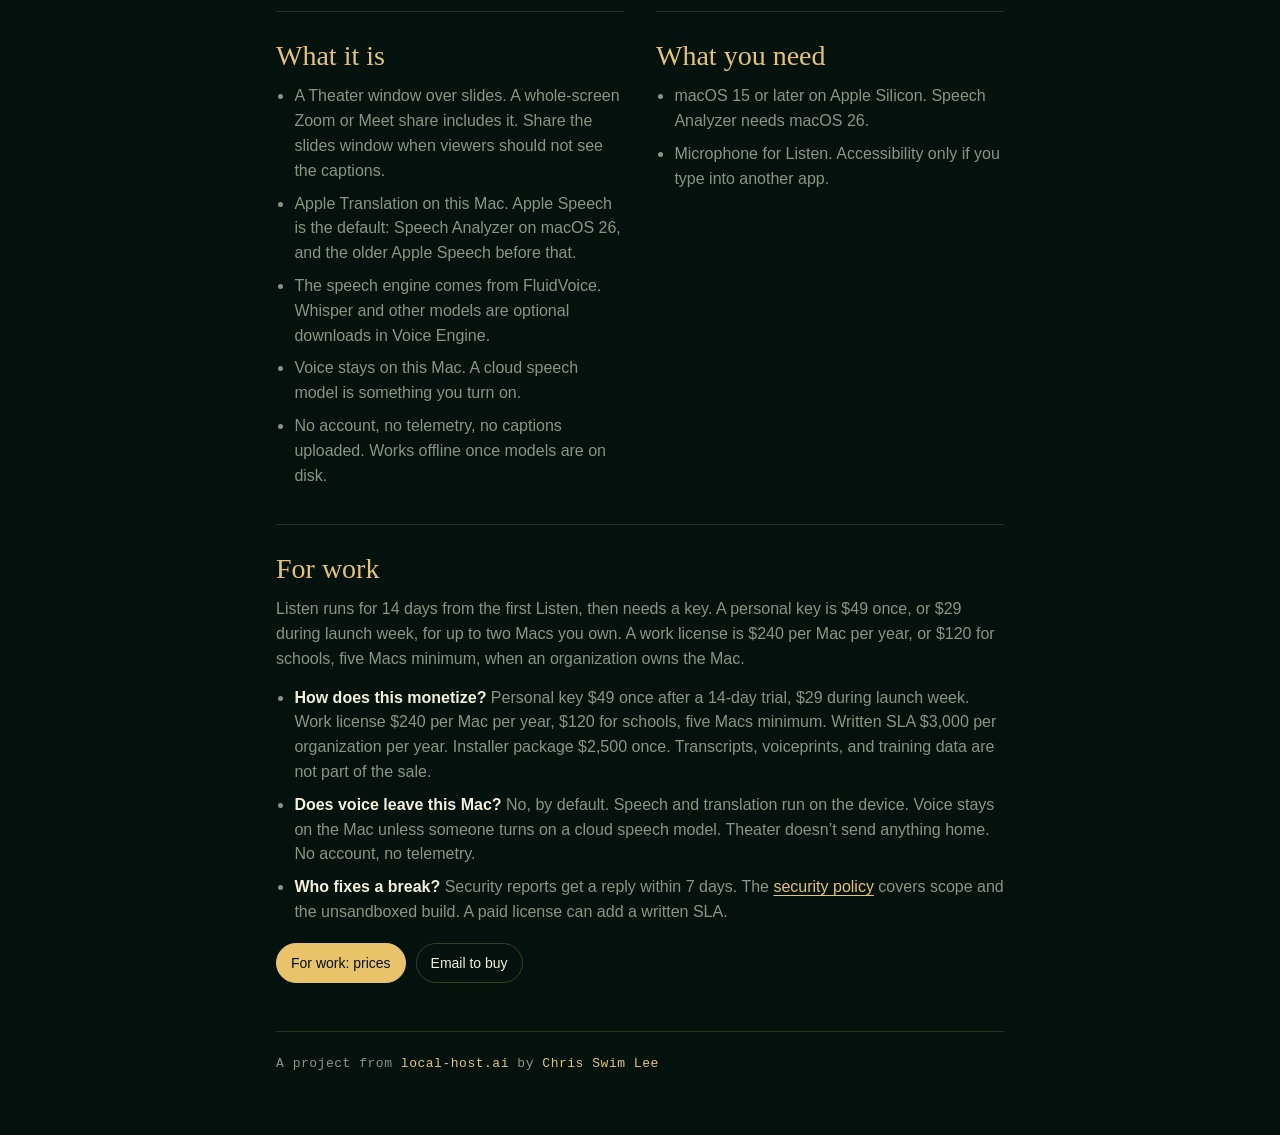
==== commit 80bbfdf7: "Publish Connecting Captions pricing, privacy, terms, and refunds pages. Co-authored-by: Cursor <curs" ====
--- a/connectingCaptions/index.html
+++ b/connectingCaptions/index.html
@@ -15,29 +15,36 @@
       property="og:description"
       content="On-device live captions on a Mac. Voice stays on the machine. No cloud required unless you turn it on."
     />
+    <link rel="canonical" href="https://local-host.ai/connectingCaptions/" />
     <meta property="og:type" content="website" />
-    <meta property="og:url" content="https://local-host.ai/connectingCaptions" />
-    <meta property="og:image" content="https://local-host.ai/images/fluidsubtitles.jpg" />
+    <meta property="og:url" content="https://local-host.ai/connectingCaptions/" />
+    <meta property="og:image" content="https://local-host.ai/images/og.jpg" />
+    <meta property="og:image:width" content="1200" />
+    <meta property="og:image:height" content="630" />
+    <meta property="og:image:alt" content="Theater captions: Hello. and 안녕." />
+    <meta name="twitter:card" content="summary_large_image" />
+    <meta name="twitter:title" content="Connecting Captions — Live On-Device Captions for Mac" />
+    <meta
+      name="twitter:description"
+      content="On-device live captions on a Mac. Voice stays on the machine. No cloud required unless you turn it on."
+    />
+    <meta name="twitter:image" content="https://local-host.ai/images/og.jpg" />
     <meta name="theme-color" content="#03120c" />
     <link rel="icon" href="/favicon.svg" type="image/svg+xml" />
     <link rel="icon" href="/favicon.png" type="image/png" />
     <link rel="apple-touch-icon" href="/favicon.png" />
-    <link rel="preconnect" href="https://fonts.googleapis.com" />
-    <link rel="preconnect" href="https://fonts.gstatic.com" crossorigin />
-    <link
-      href="https://fonts.googleapis.com/css2?family=IBM+Plex+Mono:wght@400;500&family=Instrument+Serif:ital@0;1&family=Inter:wght@400;500&display=swap"
-      rel="stylesheet"
-    />
+    <link rel="stylesheet" href="/fonts/fonts.css" />
     <link rel="stylesheet" href="/styles.css" />
   </head>
   <body class="doc-page">
+    <a class="skip" href="#content">Skip to content</a>
     <canvas
       id="stars"
       tabindex="-1"
       role="img"
       aria-hidden="true"
     ></canvas>
-    <div class="page doc">
+    <main id="content" class="page doc">
       <header class="mast">
         <a class="brand brand-sm" href="/" aria-label="local-host.ai">
           <img src="/logo.svg" alt="local-host.ai" width="141" height="141" />
@@ -62,8 +69,14 @@
         cloud speech model. Theater doesn’t call home. No account. No telemetry.
       </p>
       <p class="langs">Arabic · Chinese · Danish · Dutch · English · Finnish · French · German · Hebrew · Hindi · Indonesian · Italian · Japanese · Korean · Malay · Norwegian · Polish · Portuguese · Russian · Spanish · Swedish · Thai · Turkish · Ukrainian · Vietnamese</p>
+      <p class="fine">
+        The 25 names are the translation list. What you can speak depends on
+        the engine and the speech assets on this Mac. Thai needs offline Apple
+        recognition, or a Whisper model that lists Thai.
+      </p>
       <div class="actions">
         <a class="btn btn-solid" href="https://github.com/chrisswimlee/connectingCaptions/releases/latest/download/Connecting-Captions.zip">Download Connecting Captions</a>
+        <a class="btn btn-solid" href="/connectingCaptions/pricing">iPhone and iPad, $9.99</a>
         <a class="btn btn-solid" href="/connectingCaptions/license">For work: prices</a>
         <a class="btn" href="https://github.com/chrisswimlee/connectingCaptions" target="_blank" rel="noopener noreferrer">GitHub</a>
         <a class="btn" href="/">local-host.ai</a>
@@ -72,18 +85,18 @@
       <div class="shots">
         <figure class="shot">
           <img
-            src="/images/fluidsubtitles.jpg"
-            alt="Theater captions: Hello. and 안녕."
-            width="1200"
-            height="750"
+            src="/images/theater.jpg"
+            alt="Theater captions: Hello. in mint, with 안녕. beneath it."
+            width="1600"
+            height="1000"
           />
         </figure>
         <figure class="shot">
           <img
-            src="/images/fluidsubtitles-home.jpg"
-            alt="Theater Home: English to Korean, on this Mac."
-            width="1200"
-            height="750"
+            src="/images/theater-home.jpg"
+            alt="Theater Home: English to Korean with Apple Speech, ready on this Mac."
+            width="1600"
+            height="1000"
           />
         </figure>
       </div>
@@ -97,7 +110,7 @@
           </li>
           <li>
             <strong>Bilingual rooms.</strong>
-            Speak any of the 25 languages. The other side sees a caption or a
+            Speak from that list. The other side sees a caption or a
             translation.
           </li>
           <li>
@@ -110,13 +123,13 @@
 
       <section class="block" id="install">
         <h2>Install</h2>
-        <p>macOS 15 or later. Theater streaming needs Apple Silicon. The zip is notarized.</p>
+        <p>macOS 15 or later on Apple Silicon. The zip is notarized. Speech Analyzer, the newer Apple Speech, needs macOS 26.</p>
         <div class="actions">
           <a class="btn btn-solid" href="https://github.com/chrisswimlee/connectingCaptions/releases/latest/download/Connecting-Captions.zip">Download Connecting Captions</a>
         </div>
         <ol class="points">
           <li>Unzip Connecting-Captions.zip and drag Connecting Captions to Applications.</li>
-          <li>Open Theater, allow the microphone, then press Listen.</li>
+          <li>Open Connecting Captions, then Theater. Allow the microphone, then press Listen.</li>
         </ol>
         <h3 id="homebrew">Homebrew</h3>
         <div class="get-cmd">
@@ -138,7 +151,8 @@
           <h2>What it is</h2>
           <ul class="points">
             <li>A Theater window over slides. A whole-screen Zoom or Meet share includes it. Share the slides window when viewers should not see the captions.</li>
-            <li>On-device Apple Translation. Speech recognition comes from FluidVoice.</li>
+            <li>Apple Translation on this Mac. Apple Speech is the default: Speech Analyzer on macOS 26, and the older Apple Speech before that.</li>
+            <li>The speech engine comes from FluidVoice. Whisper and other models are optional downloads in Voice Engine.</li>
             <li>Voice stays on this Mac. A cloud speech model is something you turn on.</li>
             <li>No account, no telemetry, no captions uploaded. Works offline once models are on disk.</li>
           </ul>
@@ -146,7 +160,7 @@
         <section class="block">
           <h2>What you need</h2>
           <ul class="points">
-            <li>macOS 15 or later. Theater streaming needs Apple Silicon.</li>
+            <li>macOS 15 or later on Apple Silicon. Speech Analyzer needs macOS 26.</li>
             <li>Microphone for Listen. Accessibility only if you type into another app.</li>
           </ul>
         </section>
@@ -155,15 +169,12 @@
       <section class="block" id="work">
         <h2>For work</h2>
         <p>
-          Personal use stays free. A named license is $60 per Mac per year, five
-          Macs minimum. IT can see the prices without emailing for a quote.
+          Listen runs for 14 days from the first Listen, then needs a key. A personal key is $49 once, or $29 during launch week, for up to two Macs you own. A work license is $240 per Mac per year, or $120 for schools, five Macs minimum, when an organization owns the Mac.
         </p>
         <ul class="points">
           <li>
             <strong>How does this monetize?</strong>
-            Named license $60 per Mac per year, five Macs minimum. Written SLA
-            +$90 per Mac per year. MDM pkg $1,500 once. Transcripts, voiceprints,
-            and training data are not part of the sale.
+            Personal key $49 once after a 14-day trial, $29 during launch week. Work license $240 per Mac per year, $120 for schools, five Macs minimum. Written SLA $3,000 per organization per year. Installer package $2,500 once. Transcripts, voiceprints, and training data are not part of the sale.
           </li>
           <li>
             <strong>Does voice leave this Mac?</strong>
@@ -173,23 +184,48 @@
           </li>
           <li>
             <strong>Who fixes a break?</strong>
-            Security reports get a reply within 7 days. A paid license can add a
+            Security reports get a reply within 7 days. The
+            <a href="https://github.com/chrisswimlee/connectingCaptions/blob/main/SECURITY.md">security policy</a>
+            covers scope and the unsandboxed build. A paid license can add a
             written SLA.
           </li>
         </ul>
         <div class="actions">
           <a class="btn btn-solid" href="/connectingCaptions/license">For work: prices</a>
-          <a class="btn" href="mailto:suyoung.lee99@gmail.com?subject=Connecting%20Captions%20commercial%20license&amp;body=Organization%3A%0A%0AMac%20count%20%285%20minimum%29%3A%0A%0ANamed%20license%20%2460%2FMac%2Fyear.%20Add%20written%20SLA%20%2B%2490%2FMac%2Fyear%3F%20%28yes%2Fno%29%0A%0AMDM%20%2F%20Jamf%20pkg%20%241%2C500%20once%3F%20%28yes%2Fno%29%0A%0AAnything%20else%20IT%20or%20legal%20needs%3A%0A">Email to buy</a>
+          <a class="btn" href="mailto:support@local-host.ai?subject=Connecting%20Captions%20commercial%20license&amp;body=Organization%3A%0A%0AMac%20count%20%285%20minimum%29%3A%0A%0ANamed%20license%20%24240%2FMac%2Fyear%20%28%24120%20for%20schools%29.%20Add%20written%20SLA%20%243%2C000%2Forganization%2Fyear%3F%20%28yes%2Fno%29%0A%0AInstaller%20package%20%242%2C500%20once%3F%20%28yes%2Fno%29%0A%0AAnything%20else%20IT%20or%20legal%20needs%3A%0A">Email to buy</a>
         </div>
       </section>
 
-      <p class="byline colophon">
+      <footer class="byline colophon">
         A project from
         <a href="/">local-host.ai</a>
         by
         <a href="https://chrisswimlee.com" rel="author me">Chris Swim Lee</a>
-      </p>
-    </div>
+      </footer>
+    </main>
+    <script type="application/ld+json">
+      {
+        "@context": "https://schema.org",
+        "@type": "SoftwareApplication",
+        "name": "Connecting Captions",
+        "applicationCategory": "UtilitiesApplication",
+        "operatingSystem": "macOS 15 or later, Apple Silicon",
+        "url": "https://local-host.ai/connectingCaptions/",
+        "downloadUrl": "https://github.com/chrisswimlee/connectingCaptions/releases/latest/download/Connecting-Captions.zip",
+        "image": "https://local-host.ai/images/og.jpg",
+        "description": "On-device live captions on a Mac. Speech and translation stay on the machine unless you turn on a cloud speech model.",
+        "offers": {
+          "@type": "Offer",
+          "price": "0",
+          "priceCurrency": "USD"
+        },
+        "author": {
+          "@type": "Person",
+          "name": "Chris Swim Lee",
+          "url": "https://chrisswimlee.com"
+        }
+      }
+    </script>
     <script src="/script.js"></script>
     <script src="/copy.js"></script>
   </body>
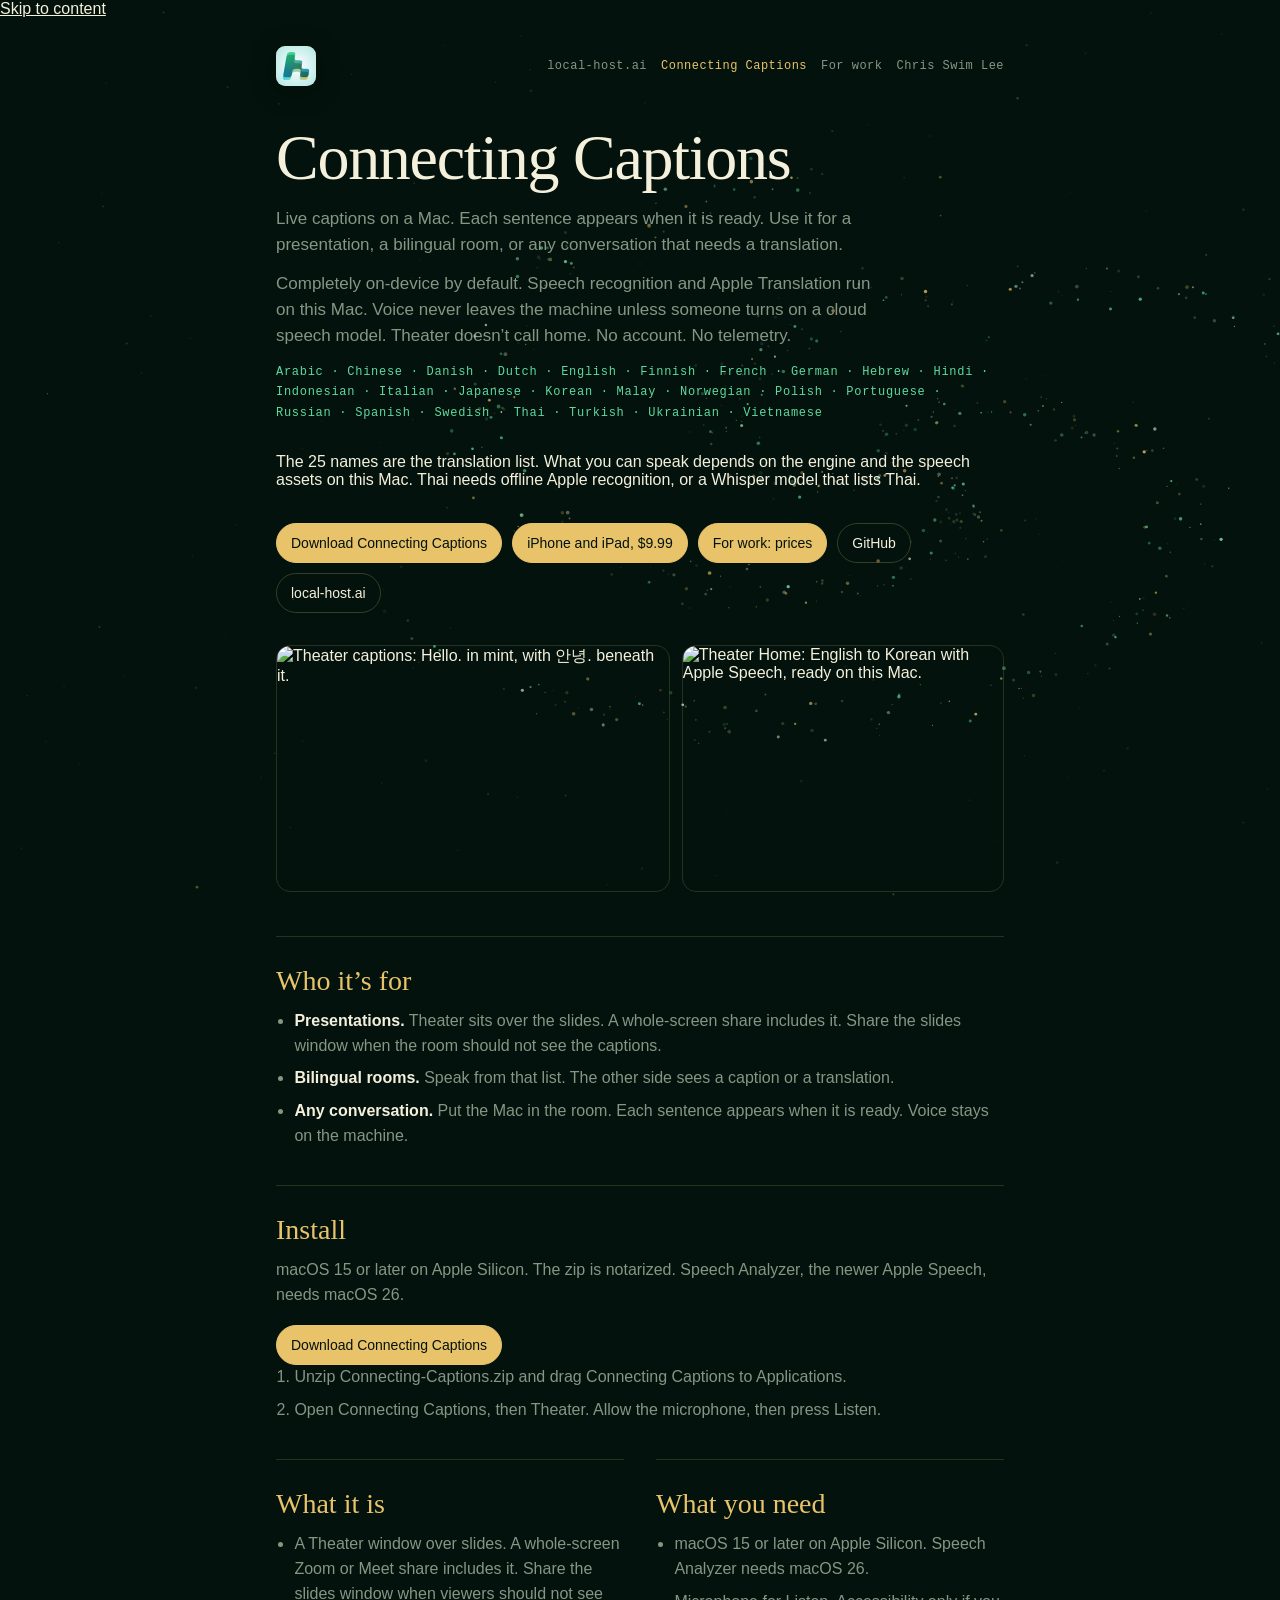
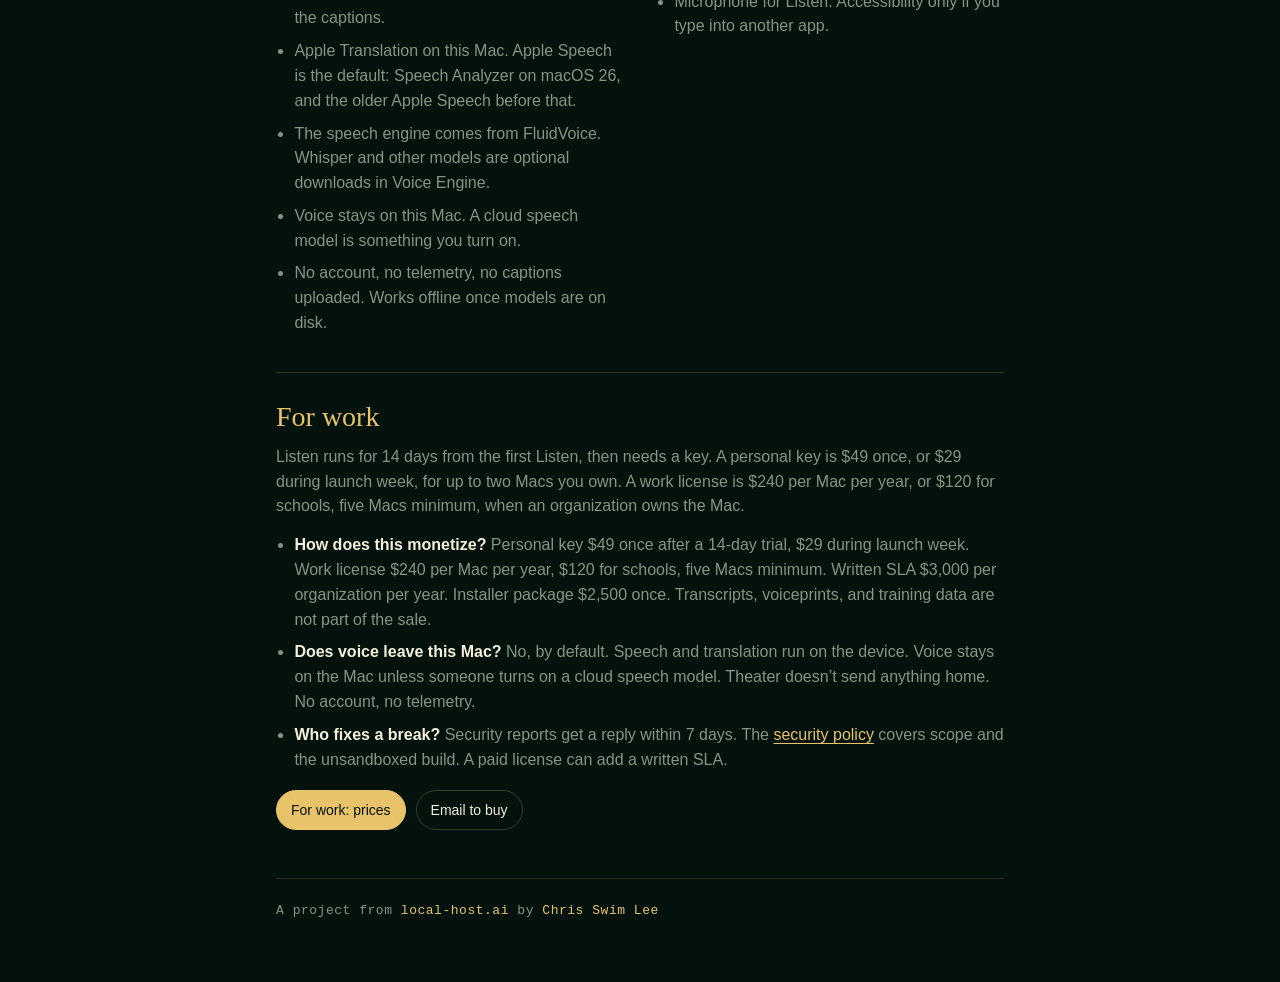
==== commit 079d66db: "Take Homebrew off the public install pages. The tap still pointed at the ungated 1.6.16 zip, and tha" ====
--- a/connectingCaptions/index.html
+++ b/connectingCaptions/index.html
@@ -131,19 +131,6 @@
           <li>Unzip Connecting-Captions.zip and drag Connecting Captions to Applications.</li>
           <li>Open Connecting Captions, then Theater. Allow the microphone, then press Listen.</li>
         </ol>
-        <h3 id="homebrew">Homebrew</h3>
-        <div class="get-cmd">
-          <code>brew tap chrisswimlee/connectingcaptions
-brew trust chrisswimlee/connectingcaptions
-brew install --cask connectingcaptions</code>
-          <button
-            class="cmd-copy"
-            type="button"
-            data-copy="brew tap chrisswimlee/connectingcaptions&#10;brew trust chrisswimlee/connectingcaptions&#10;brew install --cask connectingcaptions"
-          >
-            Copy
-          </button>
-        </div>
       </section>
 
       <div class="split">
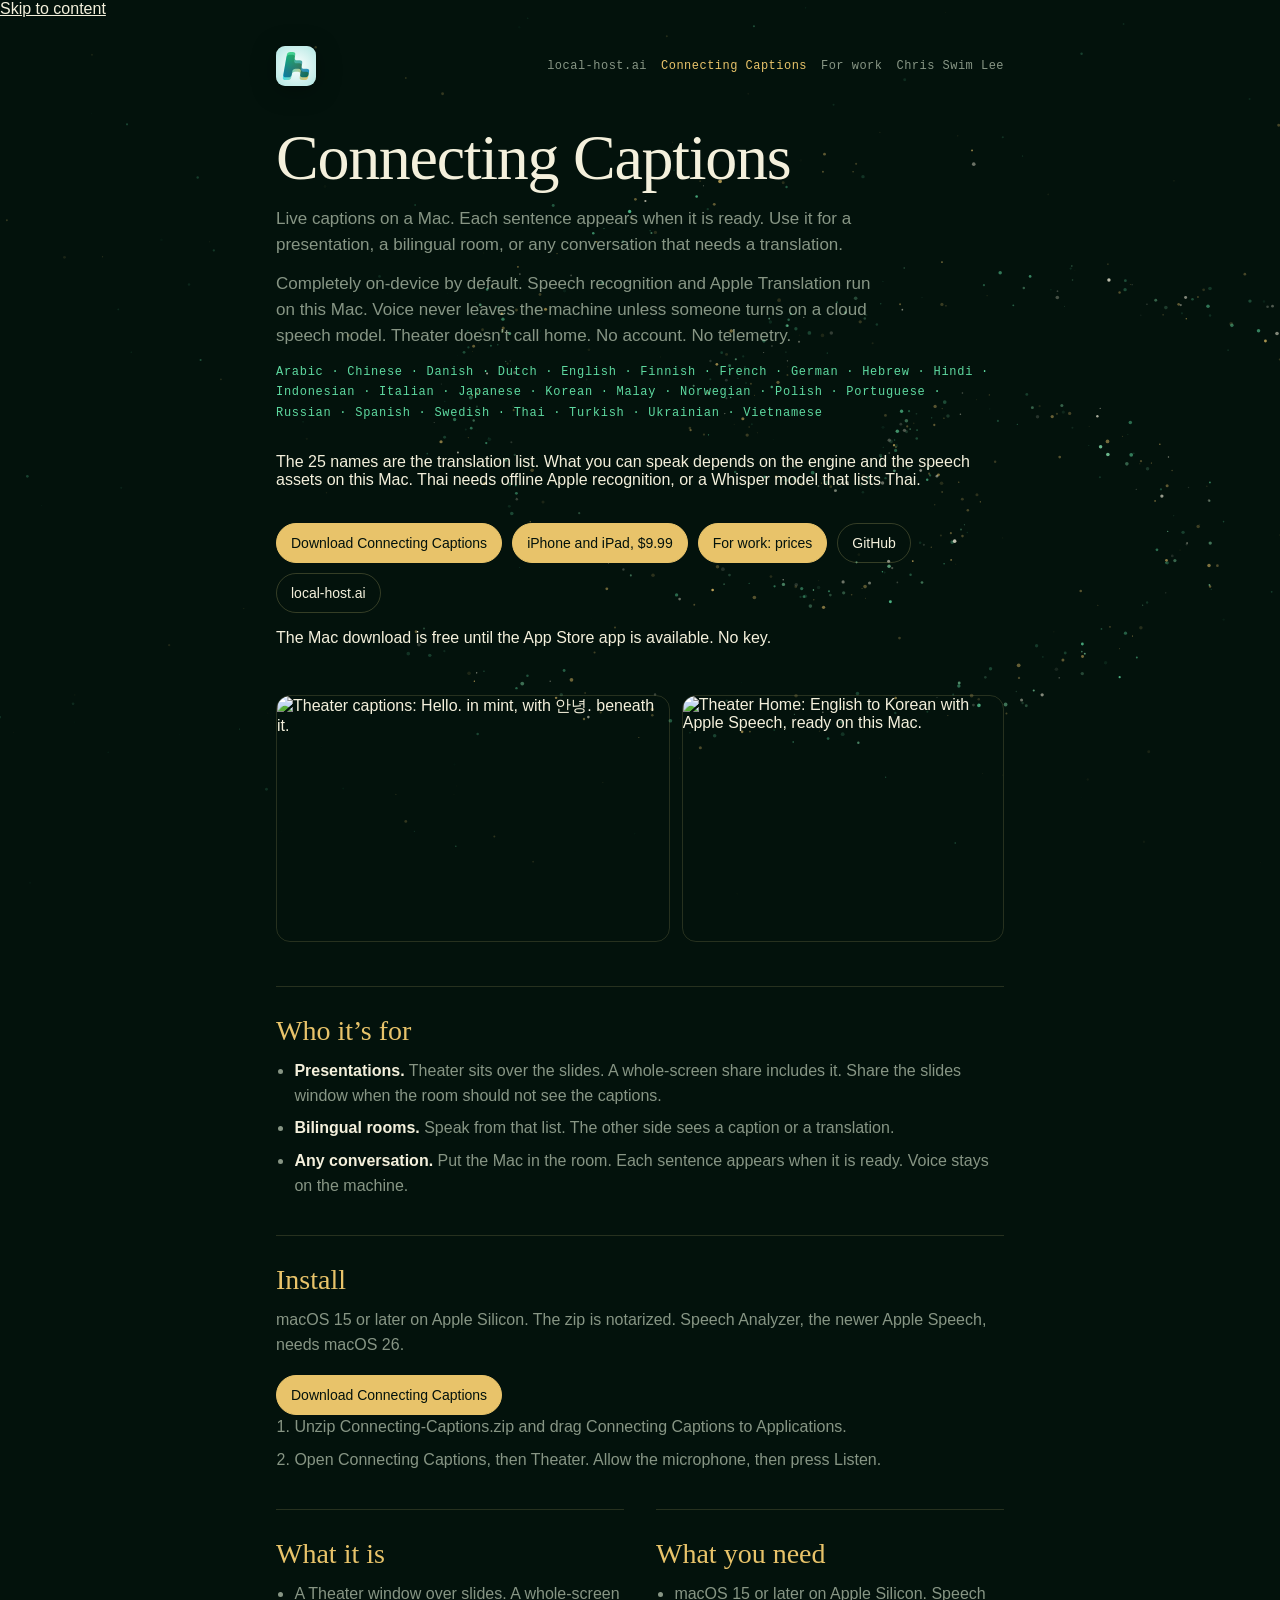
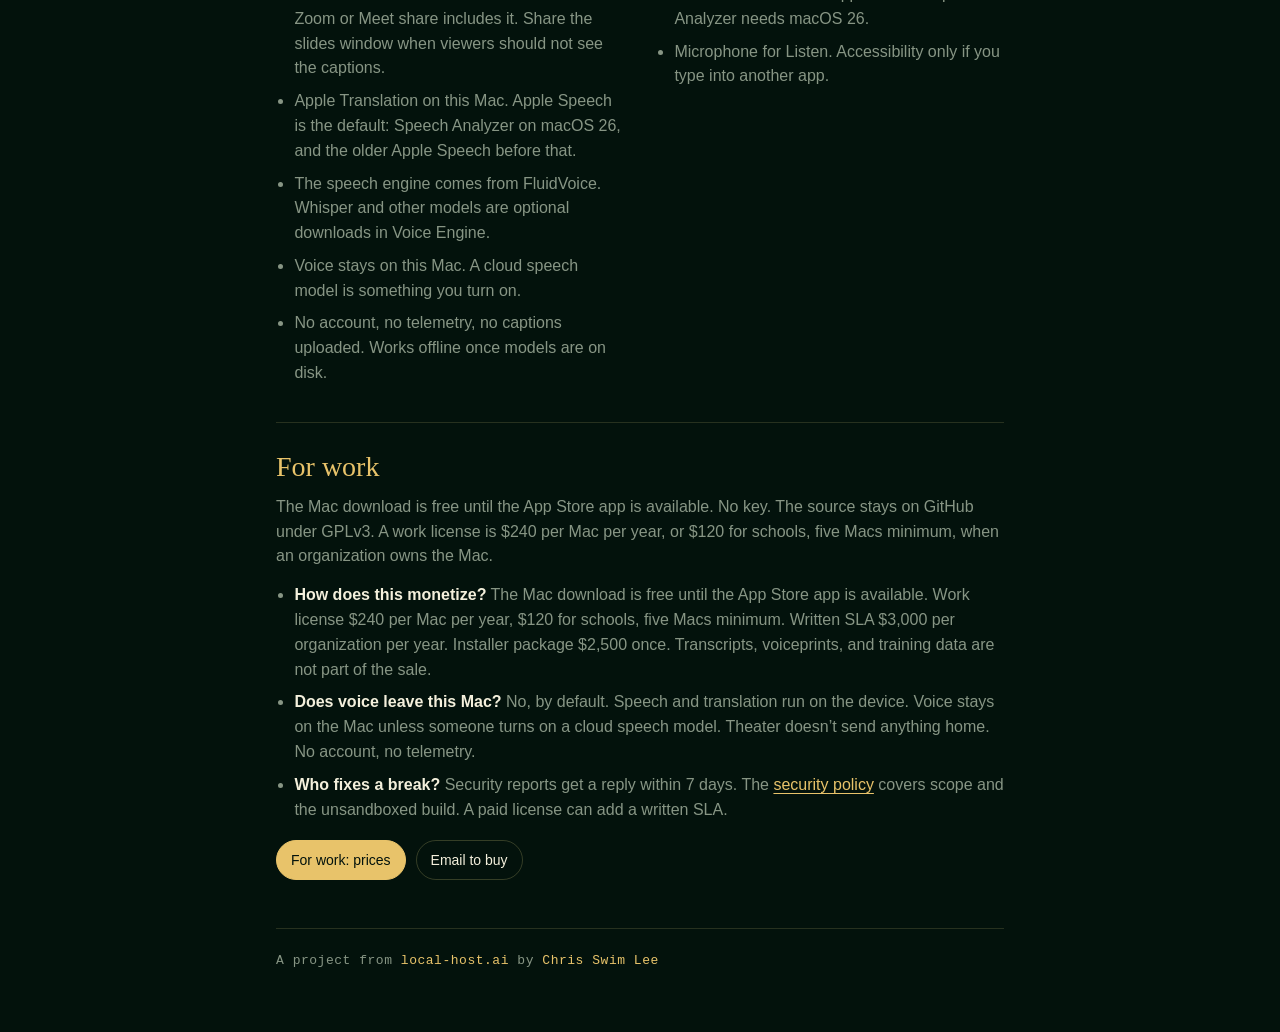
==== commit c88ae648: "Say the Mac download is free until the App Store app is available. Co-authored-by: Cursor <cursorage" ====
--- a/connectingCaptions/index.html
+++ b/connectingCaptions/index.html
@@ -81,6 +81,7 @@
         <a class="btn" href="https://github.com/chrisswimlee/connectingCaptions" target="_blank" rel="noopener noreferrer">GitHub</a>
         <a class="btn" href="/">local-host.ai</a>
       </div>
+      <p class="fine">The Mac download is free until the App Store app is available. No key.</p>
 
       <div class="shots">
         <figure class="shot">
@@ -156,12 +157,12 @@
       <section class="block" id="work">
         <h2>For work</h2>
         <p>
-          Listen runs for 14 days from the first Listen, then needs a key. A personal key is $49 once, or $29 during launch week, for up to two Macs you own. A work license is $240 per Mac per year, or $120 for schools, five Macs minimum, when an organization owns the Mac.
+          The Mac download is free until the App Store app is available. No key. The source stays on GitHub under GPLv3. A work license is $240 per Mac per year, or $120 for schools, five Macs minimum, when an organization owns the Mac.
         </p>
         <ul class="points">
           <li>
             <strong>How does this monetize?</strong>
-            Personal key $49 once after a 14-day trial, $29 during launch week. Work license $240 per Mac per year, $120 for schools, five Macs minimum. Written SLA $3,000 per organization per year. Installer package $2,500 once. Transcripts, voiceprints, and training data are not part of the sale.
+            The Mac download is free until the App Store app is available. Work license $240 per Mac per year, $120 for schools, five Macs minimum. Written SLA $3,000 per organization per year. Installer package $2,500 once. Transcripts, voiceprints, and training data are not part of the sale.
           </li>
           <li>
             <strong>Does voice leave this Mac?</strong>
